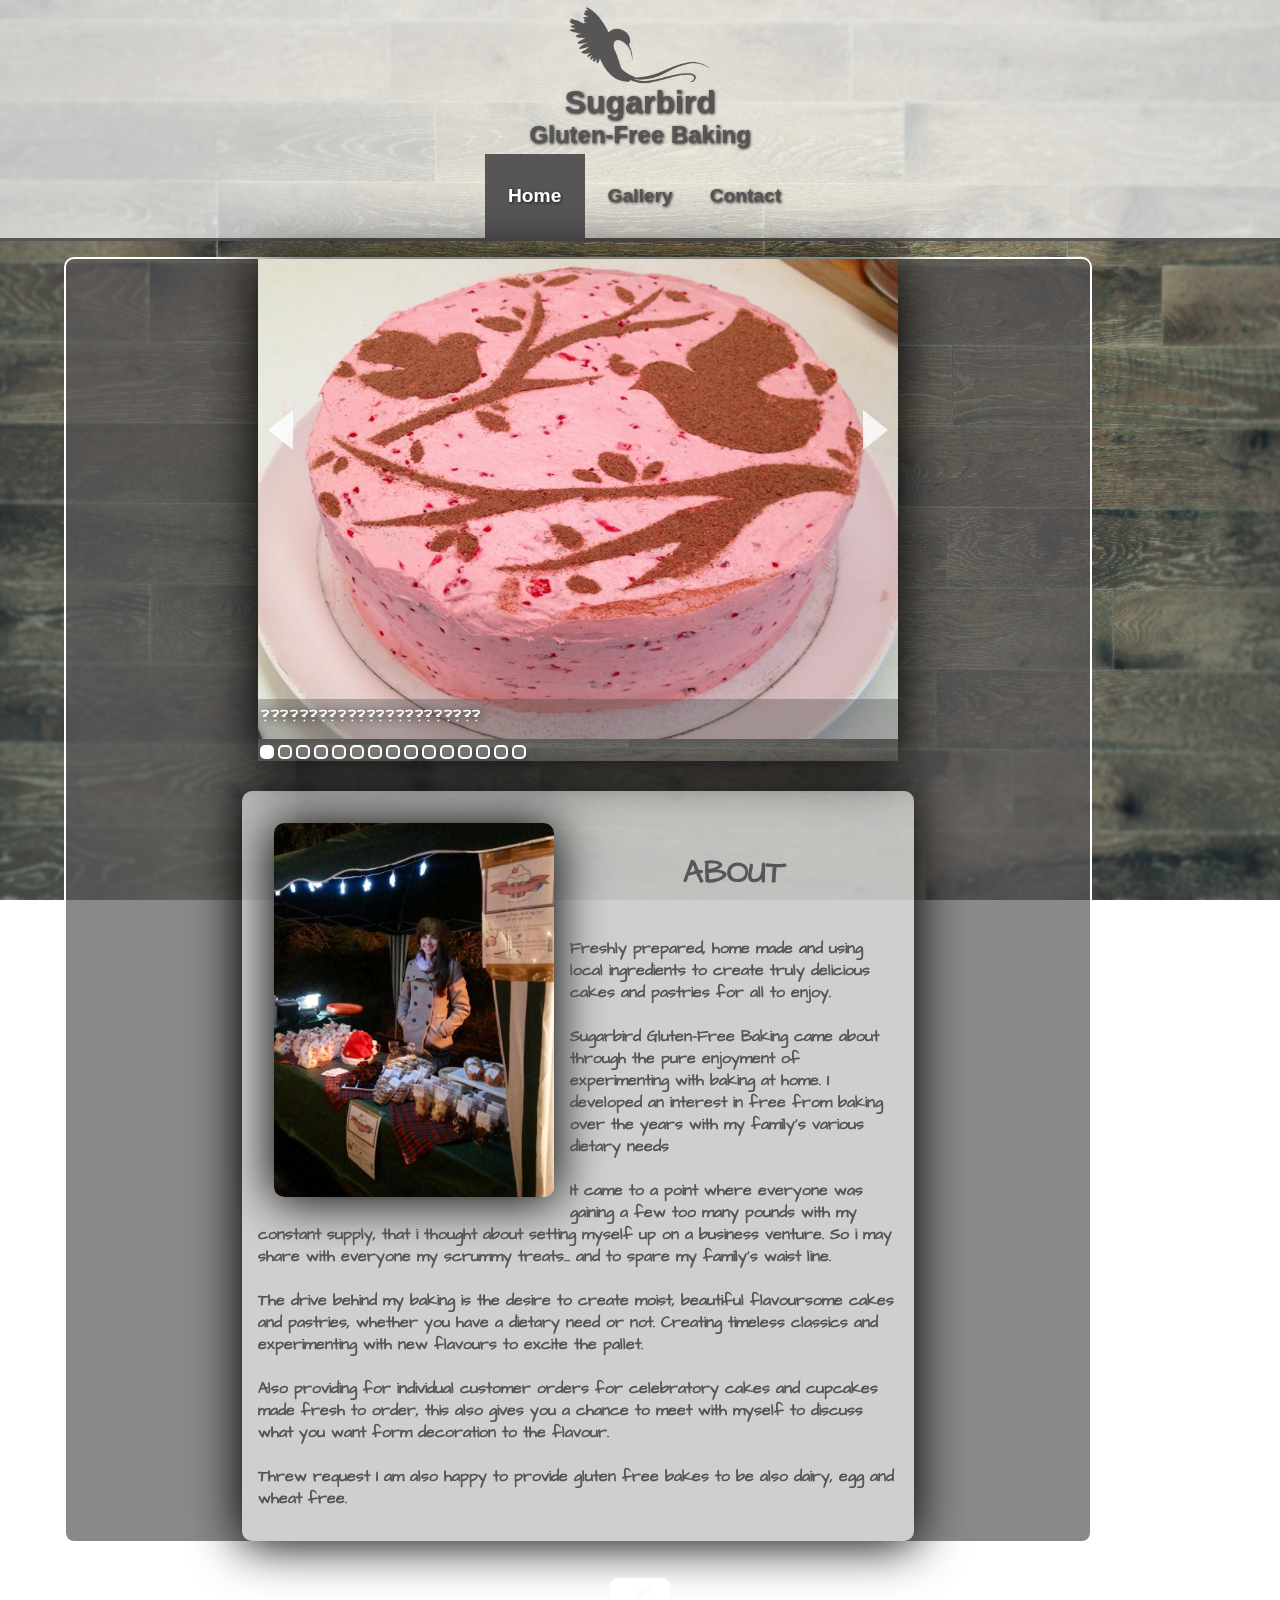
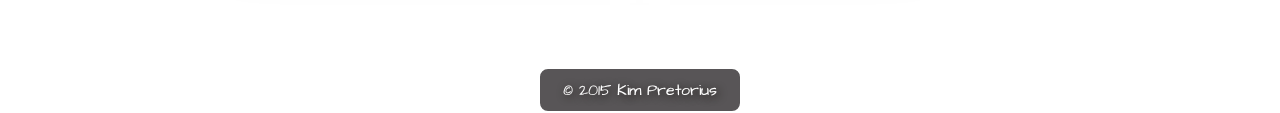
==== index.html @ f792702a "Initial Commit" ====
<!DOCTYPE html>

<html>
	<head>
		<meta charset="utf-8">
		<title>Sugarbird | Gluten-Free Baking</title>
		<link rel="stylesheet" href="css/normalize.css">
		<link href='http://fonts.googleapis.com/css?family=Architects+Daughter|Coming+Soon|Permanent+Marker' rel='stylesheet' type='text/css'>
		<link rel="stylesheet" href="css/slider.css">
		<link rel="stylesheet" href="css/main.css">
		<link rel="stylesheet" href="css/responsive.css">
		<meta name="viewport" content="width=device-width, initial-scale=1.0">
	</head>
	<body>
	<img src="img/WallpaperVintage2.jpg" id="bg" >
		
		<header>
			
			<div class="header">
				<div id="headerLogo">
					<a href="index.html"><img src="img/sugarbird_logo3T.png" alt="Sugarbird Gluten-Free Baking" /></a>
				</div>
				<h1>Sugarbird</h1>
				<h2>Gluten-Free Baking</h2>
			
				<nav class="clearfix">
					<div id="stickyHeader">
						<div id="headerLogo">
							<a href="index.html"><img id="hiddenLogo" src="img/sugarbird_logo3Twhite.png" alt="Sugarbird Gluten-Free Baking" /></a>
						</div>
						<h1>Sugarbird</h1>
						<h2>Gluten-Free Baking</h2>
					</div>
					<ul>
						<li><a href="index.html" class="selected">Home</a></li>
						<li><a href="gallery.html" class="gal">Gallery</a></li>
							<ul class="hideSubNav">
								<li><a href="gallery/Cakes.html">Cakes</a></li>
								<li><a href="gallery/CelebrationCakes.html">CelebrationCakes</a></li>
								<li><a href="gallery/Cupcakes.html">Cupcakes</a></li>
								<li><a href="gallery/PastriesBiscuits.html">PastriesBiscuits</a></li>
							</ul>
						<li><a href="contact.html">Contact</a></li>
							
							
						
					</ul>					
				</nav>
			</div>
			
		</header>
		<div class="containerDiv">
			<!--Image_Slider_Start-->
		
			<div class="cycle-slideshow" 
			data-cycle-slides=".slide" 
			data-cycle-pause-on-hover="true" 
			data-cycle-fx="scrollHorz" 
			data-cycle-timeout="3000">

			<span class="cycle-next"></span>
			<span class="cycle-prev"></span>
			<span class="cycle-pager"></span>

				<!--Image_1-->
				<div class="slide"><img src="images/sugarbird_0.jpg" alt="Description of the image">
					<div class="caption">	<!--Caption--> <h3>???????????????????????</h3></div>	
				</div>	

				<!--Image_2-->
				<div class="slide"><img src="images/sugarbird_1.jpg" alt="Description of the image">
					<div class="caption">	<!--Caption--> <h3>Mini Orange Fruit Loaf</h3></div>	
				</div>

				<!--Image_3-->
				<div class="slide"><img src="images/sugarbird_2.jpg" alt="Description of the image">
					<div class="caption">	<!--Caption--> <h3>Spiderman & Batman Celebration Cake</h3></div>	
				</div>
	
				<!--Image_4-->
				<div class="slide"><img src="images/sugarbird_3.jpg" alt="Description of the image">
					<div class="caption">	<!--Caption--> <h3>Super Food Thins</h3></div>	
				</div>

				<!--Image_5-->
				<div class="slide"><img src="images/sugarbird_4.jpg" alt="Description of the image">
					<div class="caption">	<!--Caption--> <h3>??????????????????</h3></div>	
				</div>

				<!--Image_6-->
				<div class="slide"><img src="images/sugarbird_5.jpg" alt="Description of the image">
					<div class="caption">	<!--Caption--> <h3>??????????????????</h3></div>	
				</div>

				<!--Image_7-->
				<div class="slide"><img src="images/sugarbird_6.jpg" alt="Description of the image">
					<div class="caption">	<!--Caption--> <h3>Vanilla & Raspberry Frosting</h3></div>	
				</div>

				<!--Image_8-->
				<div class="slide"><img src="images/sugarbird_7.jpg" alt="Description of the image">
					<div class="caption">	<!--Caption--> <h3>Spider Holloween Cake</h3></div>	
				</div>

				<!--Image_9-->
				<div class="slide"><img src="images/sugarbird_8.jpg" alt="Description of the image">
					<div class="caption">	<!--Caption--> <h3>Lemon & Thyme Loaf</h3></div>	
				</div>

				<!--Image_10-->
				<div class="slide"><img src="images/sugarbird_9.jpg" alt="Description of the image">
					<div class="caption">	<!--Caption--> <h3>Blackcurrent Elder Flower & Lime Drizzle</h3></div>	
				</div>
				
				<!--Image_11-->
				<div class="slide"><img src="images/sugarbird_10.jpg" alt="Description of the image">
					<div class="caption">	<!--Caption--> <h3>Star Wars Cakes</h3></div>	
				</div>
				
				<!--Image_12-->
				<div class="slide"><img src="images/sugarbird_11.jpg" alt="Description of the image">
					<div class="caption">	<!--Caption--> <h3>Rose Wedding Cake</h3></div>	
				</div>
				
				<!--Image_13-->
				<div class="slide"><img src="images/sugarbird_12.jpg" alt="Description of the image">
					<div class="caption">	<!--Caption--> <h3>?????????????????</h3></div>	
				</div>
				
				<!--Image_14-->
				<div class="slide"><img src="images/sugarbird_13.jpg" alt="Description of the image">
					<div class="caption">	<!--Caption--> <h3>?????????????????</h3></div>	
				</div>
				
				<!--Image_15-->
				<div class="slide"><img src="images/sugarbird_14.jpg" alt="Description of the image">
					<div class="caption">	<!--Caption--> <h3>?????????????????</h3></div>	
				</div>
							
			</div>			
			
			<!--Image_Slider_End!-->

			<section class="body-text">
					<div class="profileDiv">
						<img src="img/sugarbird_20.jpg" alt="Photo of Kim Pretorius" class="profile-photo">
					</div>
				<pre><h4>ABOUT</h4>Freshly prepared, home made and using local ingredients to create truly delicious cakes and pastries for all to enjoy. 

Sugarbird Gluten-Free Baking came about through the pure enjoyment of experimenting with baking at home. I developed an interest in free from baking over the years with my family's various dietary needs
			
It came to a point where everyone was gaining a few too many pounds with my constant supply, that i thought about setting myself up on a business venture. So i may share with everyone my scrummy treats... and to spare my family's waist line. 
			
The drive behind my baking is the desire to create moist, beautiful flavoursome cakes and pastries, whether you have a dietary need or not. Creating timeless classics and experimenting with new flavours to excite the pallet. 
			
Also providing for individual customer orders for celebratory cakes and cupcakes made fresh to order, this also gives you a chance to meet with myself to discuss what you want form decoration to the flavour. 
		
Threw request I am also happy to provide gluten free bakes to be also dairy, egg and wheat free.</pre>
			</section>
	
			
		</div>		
		<footer>
			<a href="http://www.facebook.com/SugarbirdBaking"><img src="img/facebook-wrap.png" alt="Facebook Logo" class="social-icon"></a>
			<p>&copy; 2015 Kim Pretorius</p>
		</footer>
		
		<script src="http://code.jquery.com/jquery-1.11.3.min.js" type="text/javascript" charset="utf-8"></script>
		<script src="light-gallery/js/lightGallery.js"></script>
		<script src="js/jquery.sticky.js" type="text/javascript"></script>
		<script src="js/jquery.cycle2.min.js" type="text/javascript"></script>	
		<script src="js/scripts.js" type="text/javascript" charset="utf-8"></script>		
	</body>
</html>
---- css/slider.css ----
.cycle-slideshow {
	width: 100%;
	max-width: 640px;
	display: block;
	position: relative;
	margin: 0 auto 30px;
	overflow: hidden;
}

.slide {
	width: 100%;
	display: block;
	position: relative;
}

.caption {
	width: 100%;
	display: block;
	position: absolute;
	bottom: 0;
	padding: 0 .2em 1em;
	z-index: 9999;
	box-sizing: border-box;
	background: rgba(88, 85, 87, 0.4);
}

.caption h3 {
	text-transform: uppercase;
	color: #fff;
	font-size: 1em;
	letter-spacing:	.1em;
	margin: 0.4em 1em 0 0;
	text-shadow: 2px 2px 8px #191511;
}

.caption p {
	color: #fff;
	font-size: .9em;
	text-shadow: 2px 2px 8px #191511;
}


.cycle-next {
	width: 0;
	height: 0;
	display: block;
	position: absolute;
	right: 10px;
	top: 30%; 
	border-left: 25px solid rgba(255, 255, 255, .8);
	border-top: 20px solid transparent;
	border-bottom: 20px solid transparent;
	z-index: 99999;
	cursor: pointer;
}

.cycle-prev {
	width: 0;
	height: 0;
	display: block;
	position: absolute;
	left: 10px;
	top: 30%; 
	border-right: 25px solid rgba(255, 255, 255, .8);
	border-top: 20px solid transparent;
	border-bottom: 20px solid transparent;
	z-index: 99999;
	cursor: pointer;
}

.cycle-pager {
	text-indent: -9999999px;
	width: 50%;
	text-align: center;
	position: relative;
	bottom: 0;
	z-index: 99999;
	color: #fff;
	margin: 0;
	cursor: pointer;
}

.cycle-pager span {
	width: 10px;
	height: 10px;
	float: left;
	background: rgba(255, 255, 255, .2);
	margin: 2px;
	border-radius: 5px;
	border: 2px solid #fff;
}

.cycle-pager .cycle-pager-active {
	background: #fff;
}
---- css/main.css ----
/*_________General__________*/

#bg {
	z-index: -1;
	position: fixed;
	top: 0;
	left: 0;
	min-width: 960px;
	min-height: 100%;
}

.body-text {
	text-shadow: 1px 1px 3px #000;
}

p {
	text-shadow: 2px 2px 8px #191511;
}
a {
	text-decoration: none;
}


img {
	max-width: 100%;
}



/*_________Logo__________*/

h1 {
	font-size: 2em;
	background-color: rgba(255, 255, 255, 0.7);
	text-align: center;
	color: #585557;
	margin: 0;
	text-shadow: 1px 1px 3px #191511;
}

h2 {
	font-size: 1.5em;
	background-color: rgba(255, 255, 255, 0.7);
	text-align: center;
	color: #585557;
	padding-bottom: 0.2em;
	margin: 0;
	text-shadow: 1px 1px 3px #191511;
}

h3{
	font-size: 2em;
}

h4 {
	text-align: center;
	font-size: 2em;
}

#hiddenLogo{
	background: none;
}

#headerLogo{
	width: 100%;
	background-color: rgba(255, 255, 255, 0.7);
}

.header {
	margin-bottom: 1em;
	border-bottom: 3px solid #585557;
}

.header img {
	display: block;
	max-width: 150px;
	margin: 0 auto;
}

/*_________Slider__________*/

.cycle-slideshow{
    box-shadow: 0px 2px 50px 2px #000;
}


/*_________Gallery__________*/



#wrapper-gal {
	margin: 50px 0 0;
}

.imageGallery{
	text-align: center;
	margin: 0 auto;
	padding: 0;
	list-style: none;
	overflow: hidden;
}

.imageGallery img{
	width: 100%;
	height: 62%;
    -webkit-box-shadow: 0 8px 6px -6px #999;
    -moz-box-shadow: 0 8px 6px -6px #999;
    box-shadow: 0 8px 6px -6px #999;
	border-radius: 5px 5px 0 0 ;
	cursor: pointer;
}

.imageGallery li{
	background-color: #fff;
	float: left;
	height: 190px;
	width: 45%;
	margin: 2.5%;
	border-radius: 5px;
    box-shadow: 0px 2px 50px 2px #000;
}

.imageGallery li p{
	margin: 0;
	padding: 0;
	font-weight: 400;
	color: #585557;
	text-shadow: 1px 1px 10px #999;
}




/*_________Container__________*/

.containerDiv {
	border: 2px solid #fff;
	margin: 0 5% 10px;
	height: 100%;
	background-color: rgba(88, 85, 87, 0.7);
	max-width: 1024px;
	border-radius: 10px;
}



.body-text {
	color: #585557;
	font-weight: 600;
	margin: 0 auto;	
	max-width: 640px;
	padding: 1em;
	background-color: rgba(255, 255, 255, 0.6);
	border-radius: 10px;
	text-shadow:none;
    box-shadow: 0px 2px 50px 2px #000;
}




/*_________Nav__________*/







.hideSubNav {
	display: none;
}



























#stickyHeader{
	display: none;
}

nav {
	z-index: 999;
	font-size: 1.2em;
	text-align: center;
}

nav ul {
	list-style: none;
	margin: 0;
	padding: 0;
}

nav ul li {
	display: inline-block;
	margin: 0;
}

nav ul li a {
	z-index: 999999999;
	display: block;
	color: #585557;
	font-weight: 800;
	padding: 10px 10px;
	width: 80px;
	text-shadow: 1px 1px 3px #191511;
}




.subNav {
	z-index: 999999999;
	position: relative;
	float: right;
	display: inline-block;
	border-top: 3px solid #fff;
	border-bottom: 3px solid #fff;
	width: 100%;
}



.subNav li{
	width: 100%;
}

.subNav li a {	
	color: #fff;
	background: #585557;
	width: 100%;
	margin: 0;
	padding: 5px 0;
}












/*_________Nav is Sticky__________*/
.clearfix{
	background-color: rgba(255, 255, 255, 0.7);
	transition: 0.75s;
}

.is-sticky .clearfix {
	background-color: #585557;
	border-bottom: 3px solid #fff;
}

.is-sticky .clearfix ul li a {
	color: #fff;
	background-color: #585557;
}


/*_________Nav on hover & selected__________*/

nav ul li a.selected,
nav ul li a:hover,
.wrapper a:hover {
	transition: 1s;
	background-color: #585557;
	color: #fff;
}



.is-sticky .clearfix ul li a.selected,
.is-sticky .clearfix ul li a:hover,
.wrapper a:hover {
	background-color: rgb(255, 255, 255);
	color: #585557;
}



/************************************
Page: Contact
************************************/
.contact-info {
	list-style: none;
	padding: 0;
	margin: 0;
	font-size: 0.9em;
}

.contact-info a {
	display: block;
	min-height: 20px;
	background-repeat: no-repeat;
	background-size: 20px 20px;
	padding: 0 0 0 30px;
	margin: 0 0 10px;
}

.contact-info li.phone a {
	background-image: url('../img/phone.png');
	background-color: #fff;
	font-weight: 800;
	color: #585557;
	text-shadow: 2px 2px 8px #191511;
    box-shadow: 0px 2px 50px 2px #000;
}

.contact-info li.mail a {
	background-image: url('../img/mail.png');
	background-color: #fff;
	color: #585557;
	text-shadow: 2px 2px 8px #191511;
    box-shadow: 0px 2px 50px 2px #000;
}

#container {
	color: #fff;
	margin: 0 auto;
	padding: 1em;
}

#FBlink {
	text-align: center;
	padding: 1em;
	background-color: #fff;
	border-radius: 5px;
	text-shadow: 2px 2px 8px #191511;
    box-shadow: 0px 2px 50px 2px #000;
}

#FBlink a {
	color: #585557;
}






/*_________Footer__________*/

footer {
	text-align: center;
	clear: both;
	padding-top: 25px;
}

footer p {
	border: 2px solid #fff;
	background-color: rgb(88, 85, 87);
	color: #fff;
	max-width: 180px;
	margin: 25px auto 0;
	padding: 10px;
	border-radius: 10px;
}

.contact-info {
	list-style: none;
	padding: 0;
	margin: 0;
	font-size: 0.9em;
}

.contact-info a {
	line-height: 40px;
	border-radius: 5px;
	display: block;
	min-height: 40px;
	background-repeat: no-repeat;
	background-size: 40px 40px;
	padding: 0 0 0 40px;
	margin: 0 0 20px;
}

.contact-info li.phone a {
	background-image: url('../img/phone.png');
}

.contact-info li.mail a {
	background-image: url('../img/mail.png');
}

.profileDiv {
	margin: 0 auto;
	padding: 0.5em;
}

.profile-photo {
	max-width: 100%;
	text-align: center;
	margin: 0 auto;
	border-radius: 10px;
    box-shadow: 0px 2px 50px 2px #000;

}

/*_____________FONTS_____________*/

pre, p{
	font-family: 'Architects Daughter', sans-serif !important;
}

h1, h3{
	font-family: 'Permanent Marker', sans-serif !important;
}

.caption h3 {
	font-family: 'Architects Daughter', sans-serif !important;
}
---- css/responsive.css ----
/*----------Responsive------------*/
 @media screen and (min-width: 480px) {
		
	.imageGallery li img {
		height: 65%;
	}
 }

@media screen and (min-width: 600px) {
	
	.imageGallery li{
		height: 220px;
	}
	
	
	.profileDiv{
		padding: 1em;
		clear: both;
		float: left;
	}
	
	.profile-photo {
		max-width: 280px;
	}
	
 }

 @media screen and (min-width: 768px) {
	
	#primary  {
		padding: 0 2em;
		width: 40%;
		float: left;
	}
	
	#secondary {
		padding: 0 2em;
		width: 40%;
		float: right;
	}
	
	#container {
		height: 250px;
	}
	
	/*______Gallery Layout_____*/
	.imageGallery li{
		width: 28.333333%;
	}
	
	.imageGallery li p{
		font-weight: 600;
	}
	
 }


@media screen and (min-width: 1024px) {
	
	.is-sticky #stickyHeader {
		display: inline-block;
		float: left;
	}
	
	#hiddenLogo{
		background-color: #585557;
	}
	
	.is-sticky .clearfix #stickyHeader h1 {
		position: fixed;
		left: 80px;
		top: 10px;
		color: #fff;
		background: none;
	}
	
	.is-sticky .clearfix #stickyHeader h2 {
		position: fixed;
		left: 280px;
		top: 28px;
		color: #fff;
		background: none;
	}
	
	
	
	

	/*______Nav Bar_____*/
	.clearfix {
		display: inline-block;
		width: 100%;
	}
		
	.clearfix ul li a {
		padding: 31px 10px;
	}
	
	
	
	
	/*______Nav Bar is Sticky_____*/	
	.is-sticky .clearfix ul {
		float: right;
		top: 0;
	}
	
	.is-sticky .clearfix ul li a{
		color: #fff;
		background-color: #585557;
		max-height: 89px;
	}
	
	



	/*______Gallery Layout_____*/
	.imageGallery li{
		width: 20%;
	}
	
	.profileDiv {
	margin: 0 auto;
	padding: 1em;
	float: left;
	clear: both;
	}

}






@media screen and (min-width: 1300px) {

	.containerDiv {
		margin: 0 auto 50px;
	}  
	
	
	
	
}
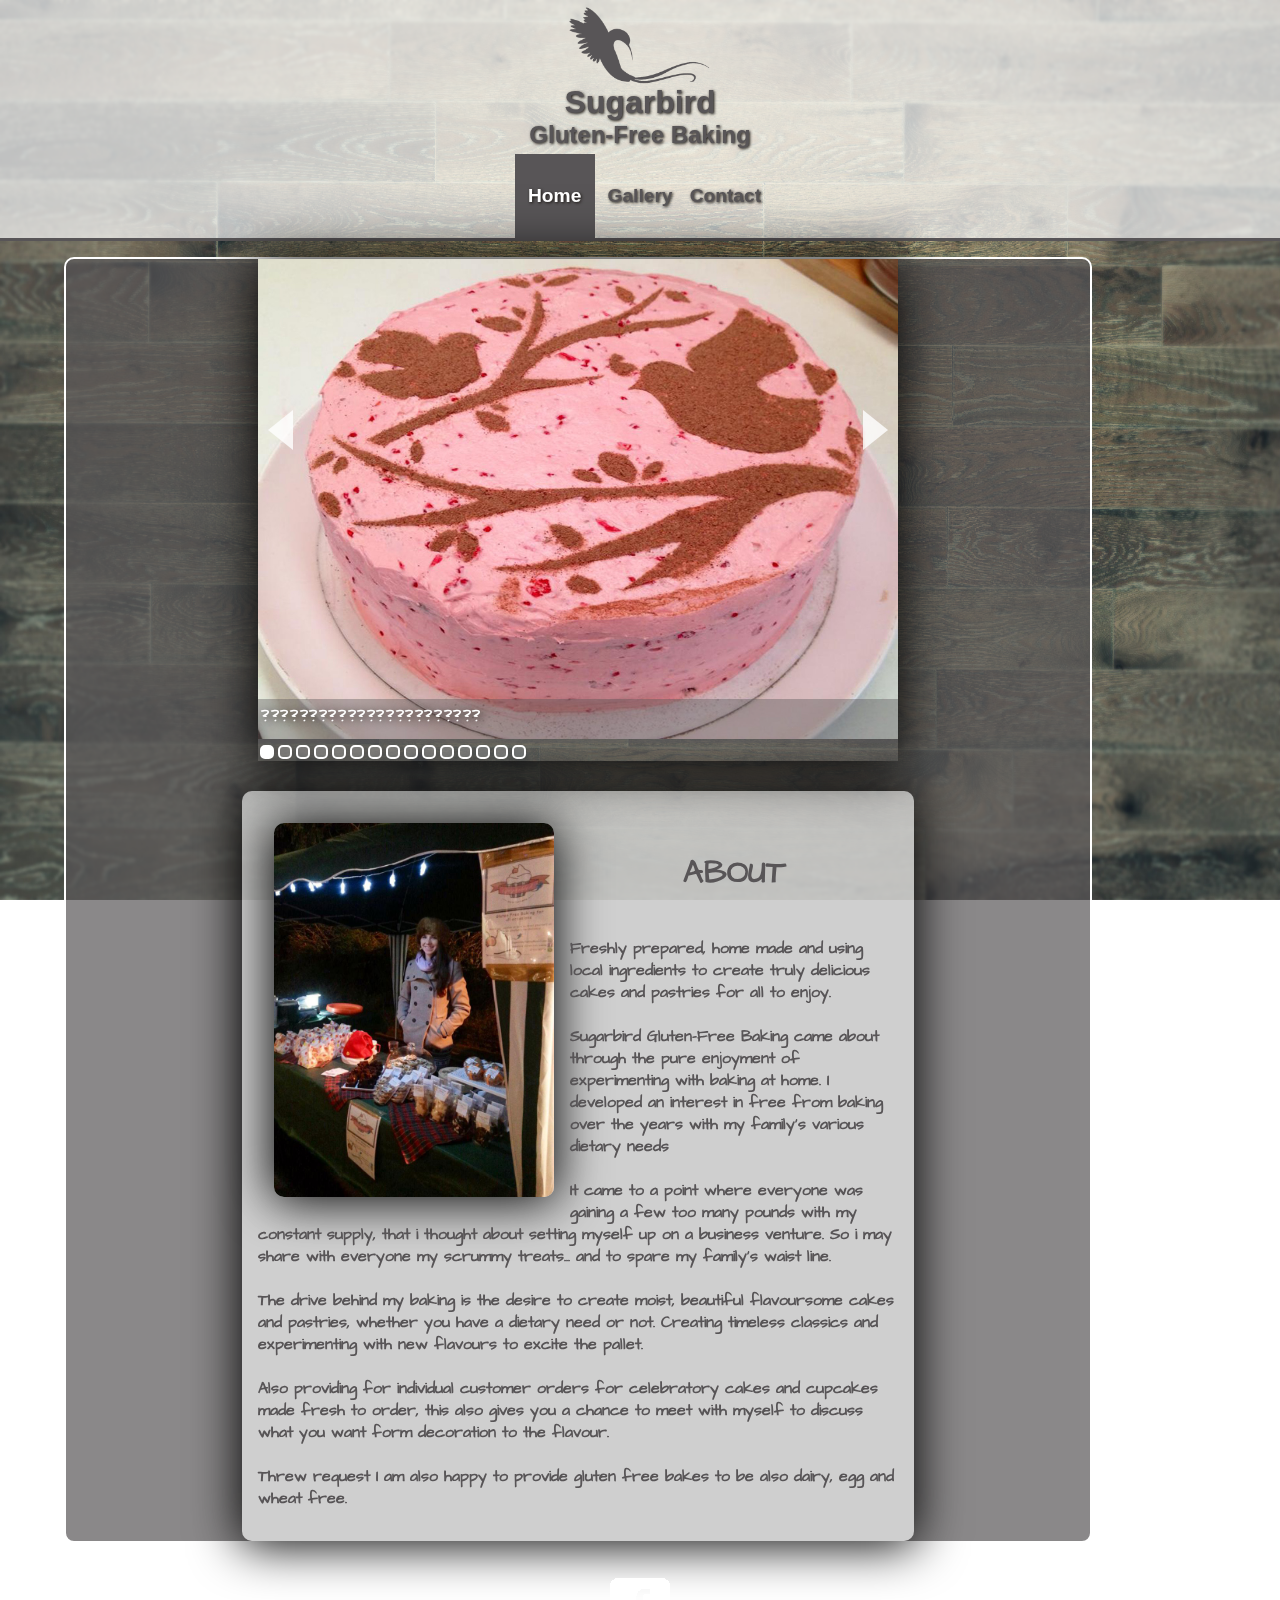
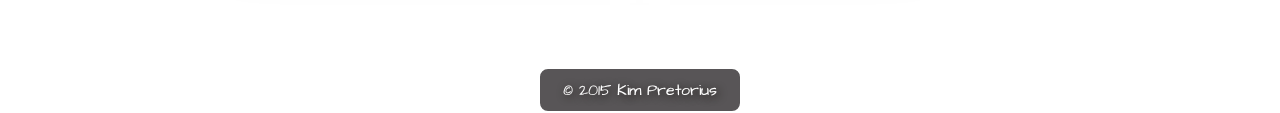
==== commit 60ae91d0: "Nav Bar Completed" ====
--- a/index.html
+++ b/index.html
@@ -34,17 +34,18 @@
 					<ul>
 						<li><a href="index.html" class="selected">Home</a></li>
 						<li><a href="gallery.html" class="gal">Gallery</a></li>
-							<ul class="hideSubNav">
-								<li><a href="gallery/Cakes.html">Cakes</a></li>
-								<li><a href="gallery/CelebrationCakes.html">CelebrationCakes</a></li>
-								<li><a href="gallery/Cupcakes.html">Cupcakes</a></li>
-								<li><a href="gallery/PastriesBiscuits.html">PastriesBiscuits</a></li>
-							</ul>
 						<li><a href="contact.html">Contact</a></li>
 							
-							
-						
-					</ul>					
+					</ul>		
+					<div class="hideSubNav">
+						<ul>
+							<li><a href="gallery/Cakes.html">Cakes</a></li>
+							<li><a href="gallery/CelebrationCakes.html">CelebrationCakes</a></li>
+							<li><a href="gallery/Cupcakes.html">Cupcakes</a></li>
+							<li><a href="gallery/PastriesBiscuits.html">PastriesBiscuits</a></li>
+						</ul>
+					</div>	
+										
 				</nav>
 			</div>
 			
--- a/css/slider.css
+++ b/css/slider.css
@@ -19,7 +19,7 @@
 	position: absolute;
 	bottom: 0;
 	padding: 0 .2em 1em;
-	z-index: 9999;
+	z-index: 99;
 	box-sizing: border-box;
 	background: rgba(88, 85, 87, 0.4);
 }
@@ -50,7 +50,7 @@
 	border-left: 25px solid rgba(255, 255, 255, .8);
 	border-top: 20px solid transparent;
 	border-bottom: 20px solid transparent;
-	z-index: 99999;
+	z-index: 999;
 	cursor: pointer;
 }
 
@@ -64,7 +64,7 @@
 	border-right: 25px solid rgba(255, 255, 255, .8);
 	border-top: 20px solid transparent;
 	border-bottom: 20px solid transparent;
-	z-index: 99999;
+	z-index: 999;
 	cursor: pointer;
 }
 
@@ -74,7 +74,7 @@
 	text-align: center;
 	position: relative;
 	bottom: 0;
-	z-index: 99999;
+	z-index: 9999;
 	color: #fff;
 	margin: 0;
 	cursor: pointer;
--- a/css/main.css
+++ b/css/main.css
@@ -161,48 +161,16 @@
 
 /*_________Nav__________*/
 
-
-
-
-
-
-
 .hideSubNav {
 	display: none;
 }
 
-
-
-
-
-
-
-
-
-
-
-
-
-
-
-
-
-
-
-
-
-
-
-
-
-
-
 #stickyHeader{
 	display: none;
 }
 
 nav {
-	z-index: 999;
+	z-index: 999999;
 	font-size: 1.2em;
 	text-align: center;
 }
@@ -219,7 +187,6 @@
 }
 
 nav ul li a {
-	z-index: 999999999;
 	display: block;
 	color: #585557;
 	font-weight: 800;
@@ -232,27 +199,30 @@
 
 
 .subNav {
-	z-index: 999999999;
+	z-index: 999999;
 	position: relative;
 	float: right;
-	display: inline-block;
+	display: block;
 	border-top: 3px solid #fff;
 	border-bottom: 3px solid #fff;
 	width: 100%;
 }
 
-
-
-.subNav li{
+.subNav ul {
+	background-color: #585557;
+}
+
+.subNav ul li{
 	width: 100%;
 }
 
-.subNav li a {	
+.subNav ul li a {	
+	text-align: center;
 	color: #fff;
 	background: #585557;
 	width: 100%;
 	margin: 0;
-	padding: 5px 0;
+	padding: 10px;
 }
 
 
@@ -291,6 +261,14 @@
 	transition: 1s;
 	background-color: #585557;
 	color: #fff;
+}
+
+.subNav ul li a.selected,
+.subNav ul li a:hover
+{
+	transition: 1s;
+	background-color: #fff;
+	color: #585557;
 }
 
 
--- a/css/responsive.css
+++ b/css/responsive.css
@@ -45,6 +45,8 @@
 		height: 250px;
 	}
 	
+	
+	
 	/*______Gallery Layout_____*/
 	.imageGallery li{
 		width: 28.333333%;
@@ -53,11 +55,6 @@
 	.imageGallery li p{
 		font-weight: 600;
 	}
-	
- }
-
-
-@media screen and (min-width: 1024px) {
 	
 	.is-sticky #stickyHeader {
 		display: inline-block;
@@ -77,6 +74,7 @@
 	}
 	
 	.is-sticky .clearfix #stickyHeader h2 {
+		display: none;
 		position: fixed;
 		left: 280px;
 		top: 28px;
@@ -85,7 +83,7 @@
 	}
 	
 	
-	
+
 	
 
 	/*______Nav Bar_____*/
@@ -95,16 +93,17 @@
 	}
 		
 	.clearfix ul li a {
-		padding: 31px 10px;
+		padding: 31px 0;
 	}
 	
-	
+	.subNav ul li a {
+		padding: 10px 0;
+	}
 	
 	
 	/*______Nav Bar is Sticky_____*/	
 	.is-sticky .clearfix ul {
 		float: right;
-		top: 0;
 	}
 	
 	.is-sticky .clearfix ul li a{
@@ -112,9 +111,25 @@
 		background-color: #585557;
 		max-height: 89px;
 	}
+
+	.is-sticky .subNav ul{
+		float: none;
+	}
+
+
 	
+ }
+
+
+@media screen and (min-width: 1024px) {
 	
-
+	.subNav ul li{
+		width: 24%;
+	}
+	
+	.is-sticky .clearfix #stickyHeader h2 {
+		display: block;
+	}
 
 
 	/*______Gallery Layout_____*/
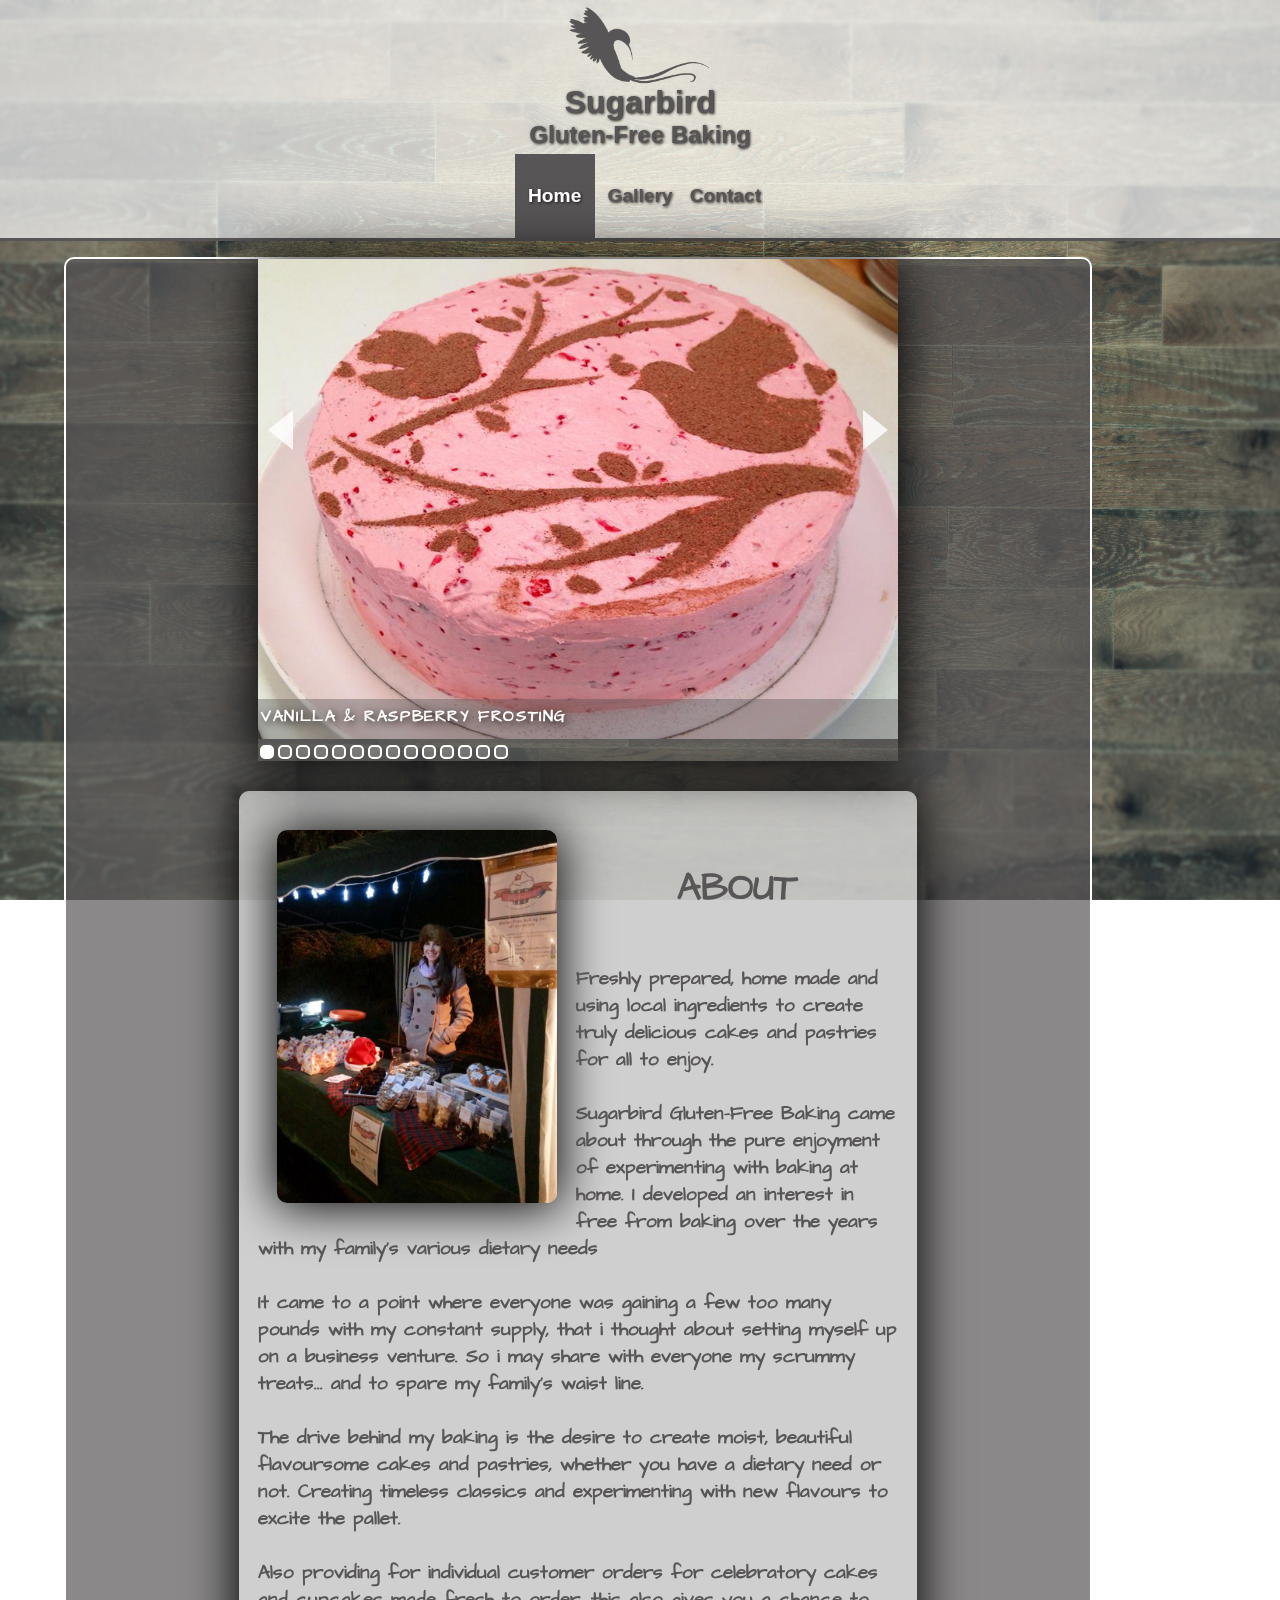
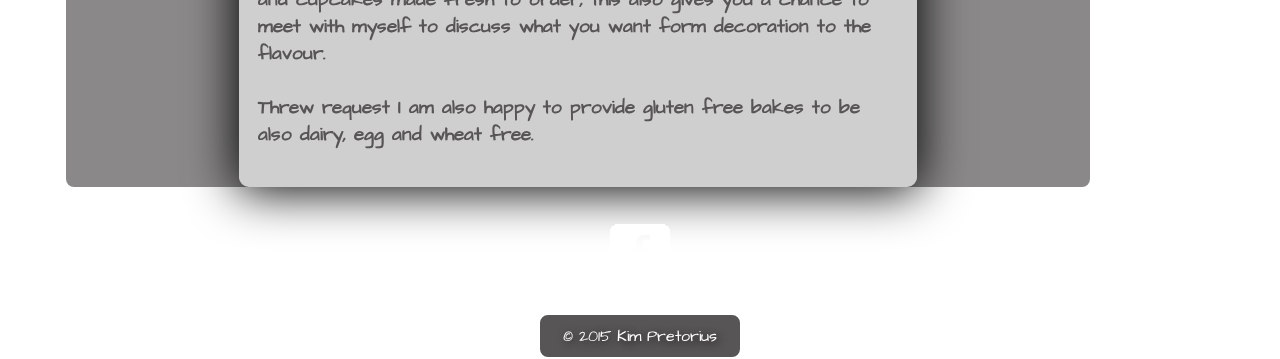
==== commit e5873d4f: "Pre Optimization" ====
--- a/index.html
+++ b/index.html
@@ -65,7 +65,7 @@
 
 				<!--Image_1-->
 				<div class="slide"><img src="images/sugarbird_0.jpg" alt="Description of the image">
-					<div class="caption">	<!--Caption--> <h3>???????????????????????</h3></div>	
+					<div class="caption">	<!--Caption--> <h3>Vanilla & Raspberry Frosting</h3></div>	
 				</div>	
 
 				<!--Image_2-->
@@ -85,17 +85,17 @@
 
 				<!--Image_5-->
 				<div class="slide"><img src="images/sugarbird_4.jpg" alt="Description of the image">
-					<div class="caption">	<!--Caption--> <h3>??????????????????</h3></div>	
+					<div class="caption">	<!--Caption--> <h3>Strawberry Swirl</h3></div>	
 				</div>
 
 				<!--Image_6-->
 				<div class="slide"><img src="images/sugarbird_5.jpg" alt="Description of the image">
-					<div class="caption">	<!--Caption--> <h3>??????????????????</h3></div>	
+					<div class="caption">	<!--Caption--> <h3>Shorbread Christmas Birdhouse</h3></div>	
 				</div>
 
 				<!--Image_7-->
 				<div class="slide"><img src="images/sugarbird_6.jpg" alt="Description of the image">
-					<div class="caption">	<!--Caption--> <h3>Vanilla & Raspberry Frosting</h3></div>	
+					<div class="caption">	<!--Caption--> <h3>Vanilla Topped With Raspberries</h3></div>	
 				</div>
 
 				<!--Image_8-->
@@ -125,18 +125,15 @@
 				
 				<!--Image_13-->
 				<div class="slide"><img src="images/sugarbird_12.jpg" alt="Description of the image">
-					<div class="caption">	<!--Caption--> <h3>?????????????????</h3></div>	
+					<div class="caption">	<!--Caption--> <h3>Lemon Meringue</h3></div>	
 				</div>
 				
 				<!--Image_14-->
 				<div class="slide"><img src="images/sugarbird_13.jpg" alt="Description of the image">
-					<div class="caption">	<!--Caption--> <h3>?????????????????</h3></div>	
+					<div class="caption">	<!--Caption--> <h3>Lime Cheesecake</h3></div>	
 				</div>
 				
-				<!--Image_15-->
-				<div class="slide"><img src="images/sugarbird_14.jpg" alt="Description of the image">
-					<div class="caption">	<!--Caption--> <h3>?????????????????</h3></div>	
-				</div>
+				
 							
 			</div>			
 			
--- a/css/main.css
+++ b/css/main.css
@@ -146,6 +146,7 @@
 
 .body-text {
 	color: #585557;
+	font-size: 1.2em;
 	font-weight: 600;
 	margin: 0 auto;	
 	max-width: 640px;
@@ -318,10 +319,33 @@
     box-shadow: 0px 2px 50px 2px #000;
 }
 
+#container pre {
+	font-size: 1.2em;
+	text-shadow: 2px 2px 8px #191511;
+}
+
+#container p {
+	font-size: 1.2em;
+}
+
+#testimonial{
+	padding: 0;
+	margin: 0;
+	font-size: 2em !important;
+	font-weight: bold;
+	color: #fff;
+	text-align: center;
+	text-shadow: 2px 2px 8px #191511;
+}
+
 #container {
 	color: #fff;
 	margin: 0 auto;
 	padding: 1em;
+}
+
+#container h3 {
+	text-shadow: 2px 2px 8px #191511;
 }
 
 #FBlink {
--- a/css/responsive.css
+++ b/css/responsive.css
@@ -28,24 +28,6 @@
  }
 
  @media screen and (min-width: 768px) {
-	
-	#primary  {
-		padding: 0 2em;
-		width: 40%;
-		float: left;
-	}
-	
-	#secondary {
-		padding: 0 2em;
-		width: 40%;
-		float: right;
-	}
-	
-	#container {
-		height: 250px;
-	}
-	
-	
 	
 	/*______Gallery Layout_____*/
 	.imageGallery li{
@@ -83,9 +65,7 @@
 	}
 	
 	
-
 	
-
 	/*______Nav Bar_____*/
 	.clearfix {
 		display: inline-block;
@@ -123,6 +103,22 @@
 
 @media screen and (min-width: 1024px) {
 	
+	#primary  {
+		padding: 0 2em;
+		width: 40%;
+		float: left;
+	}
+	
+	#secondary {
+		padding: 0 2em;
+		width: 40%;
+		float: right;
+	}
+	
+	#container {
+		height: 590px;
+	}
+	
 	.subNav ul li{
 		width: 24%;
 	}
@@ -156,8 +152,4 @@
 	.containerDiv {
 		margin: 0 auto 50px;
 	}  
-	
-	
-	
-	
 }
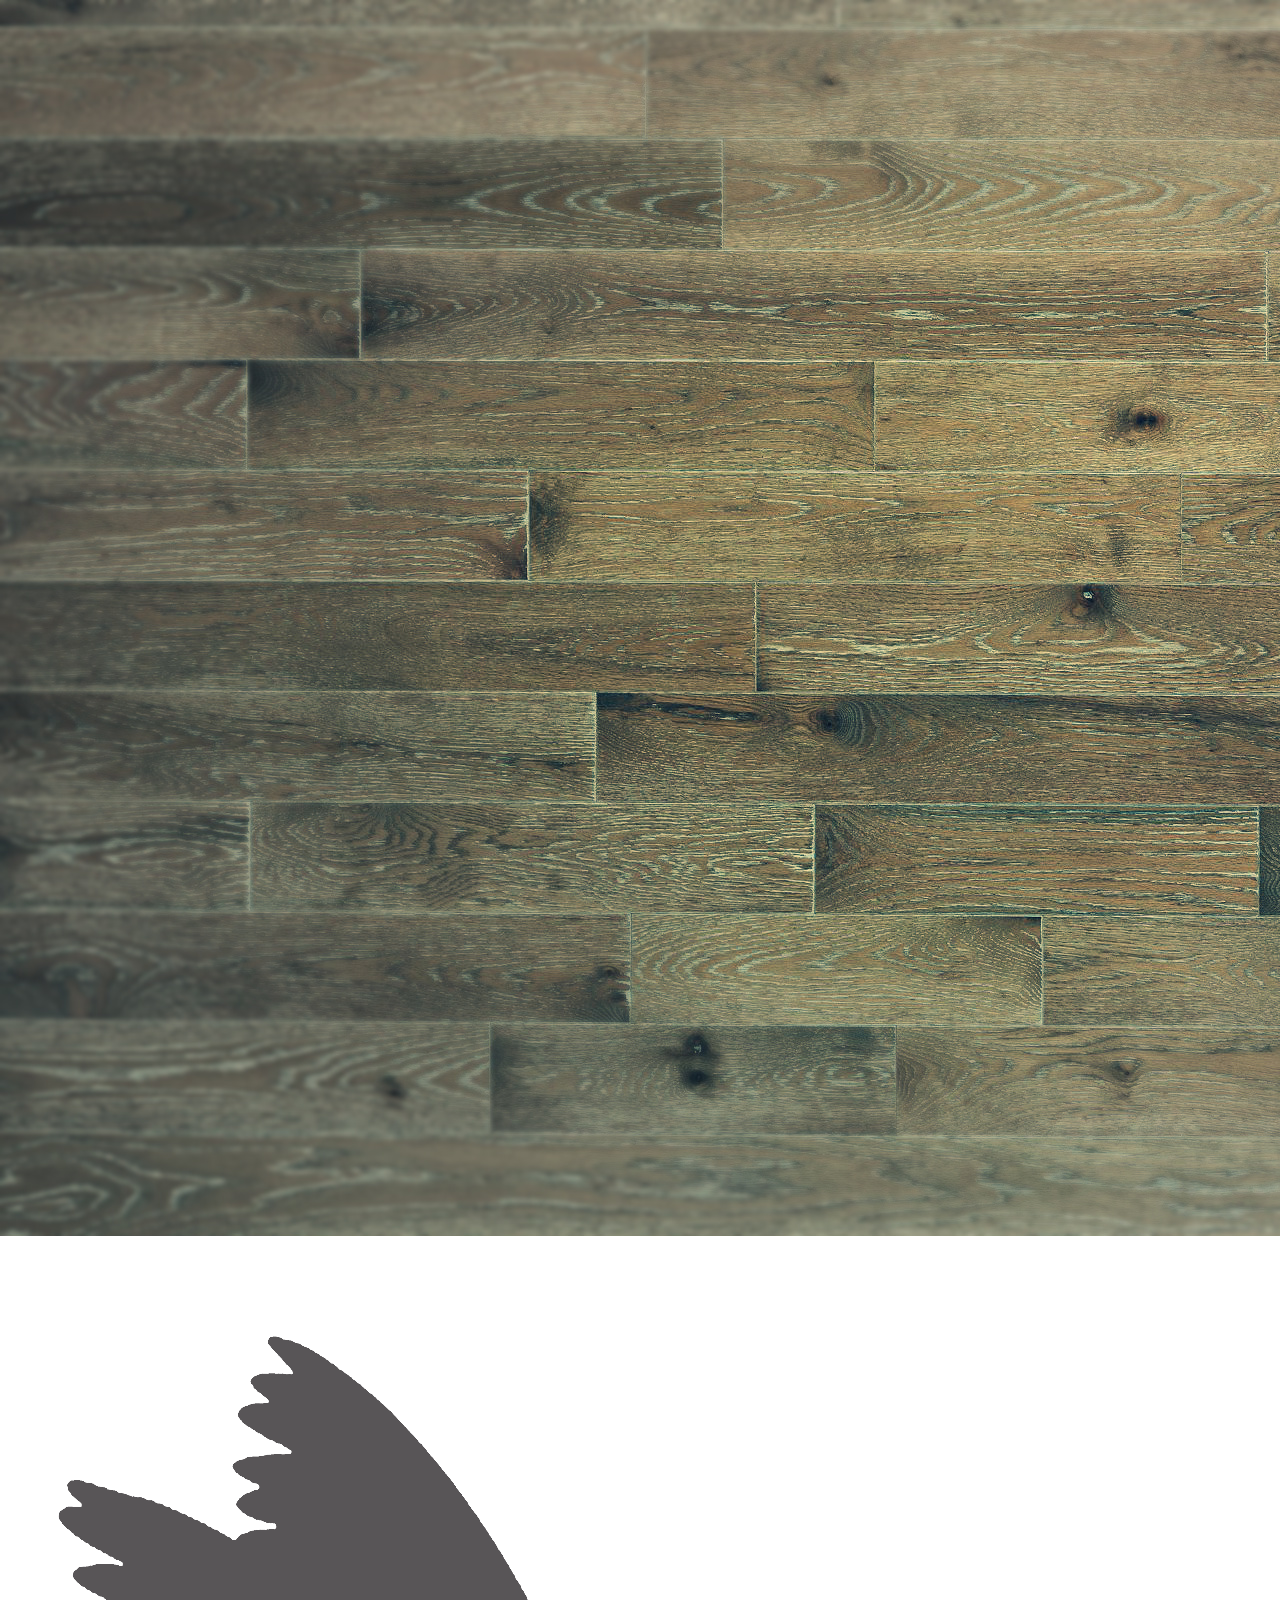
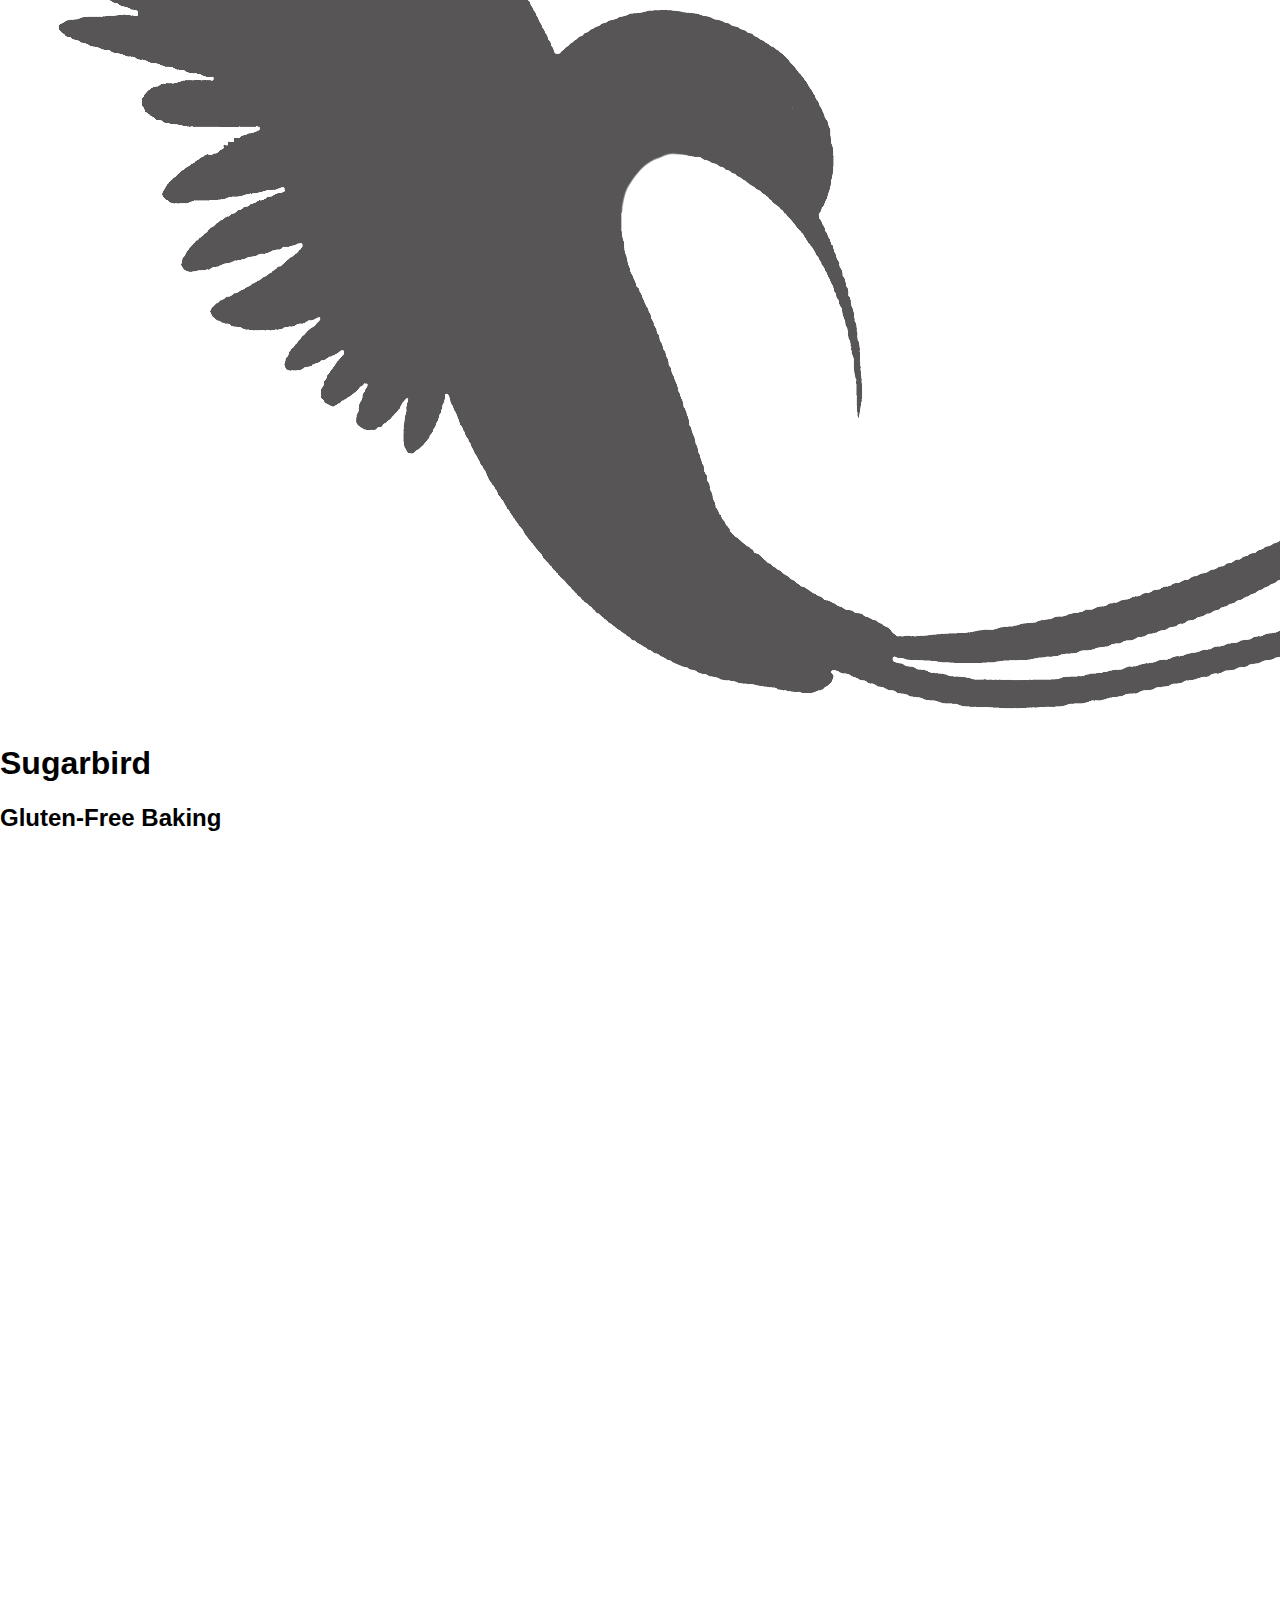
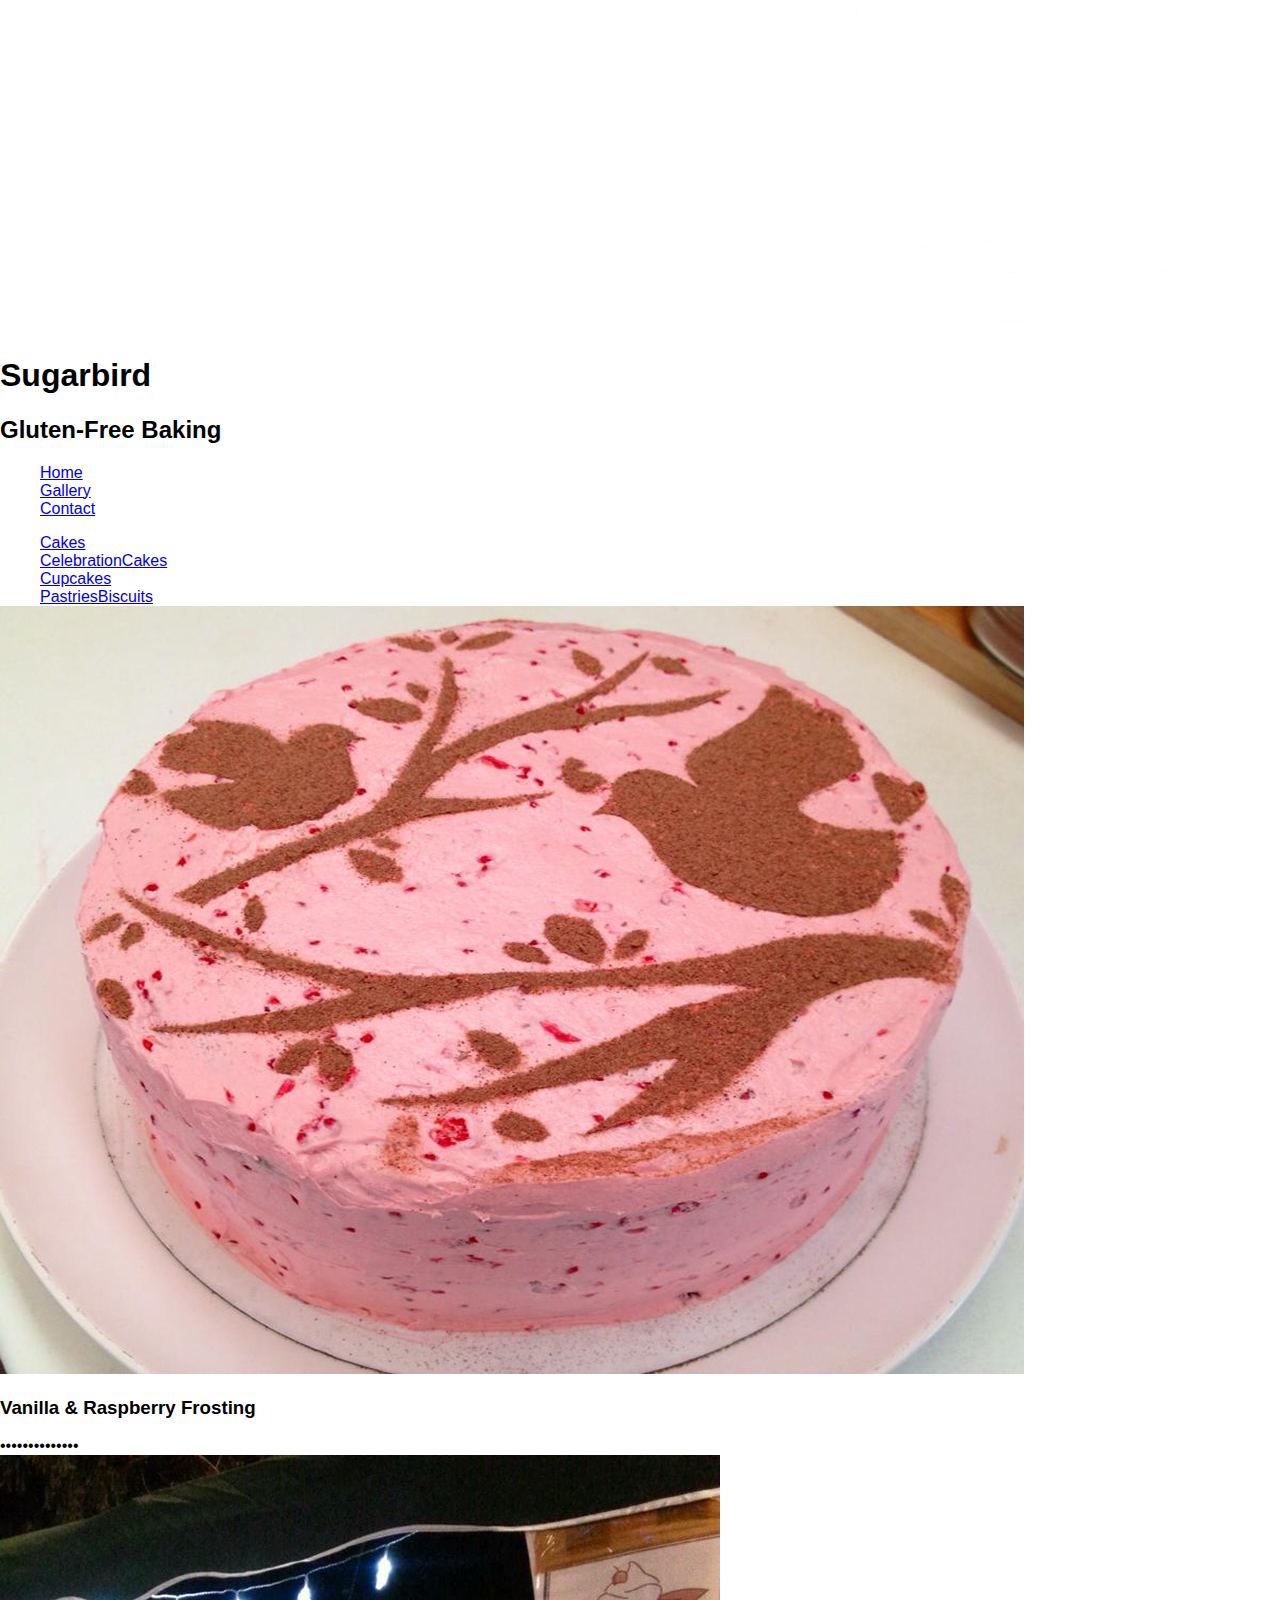
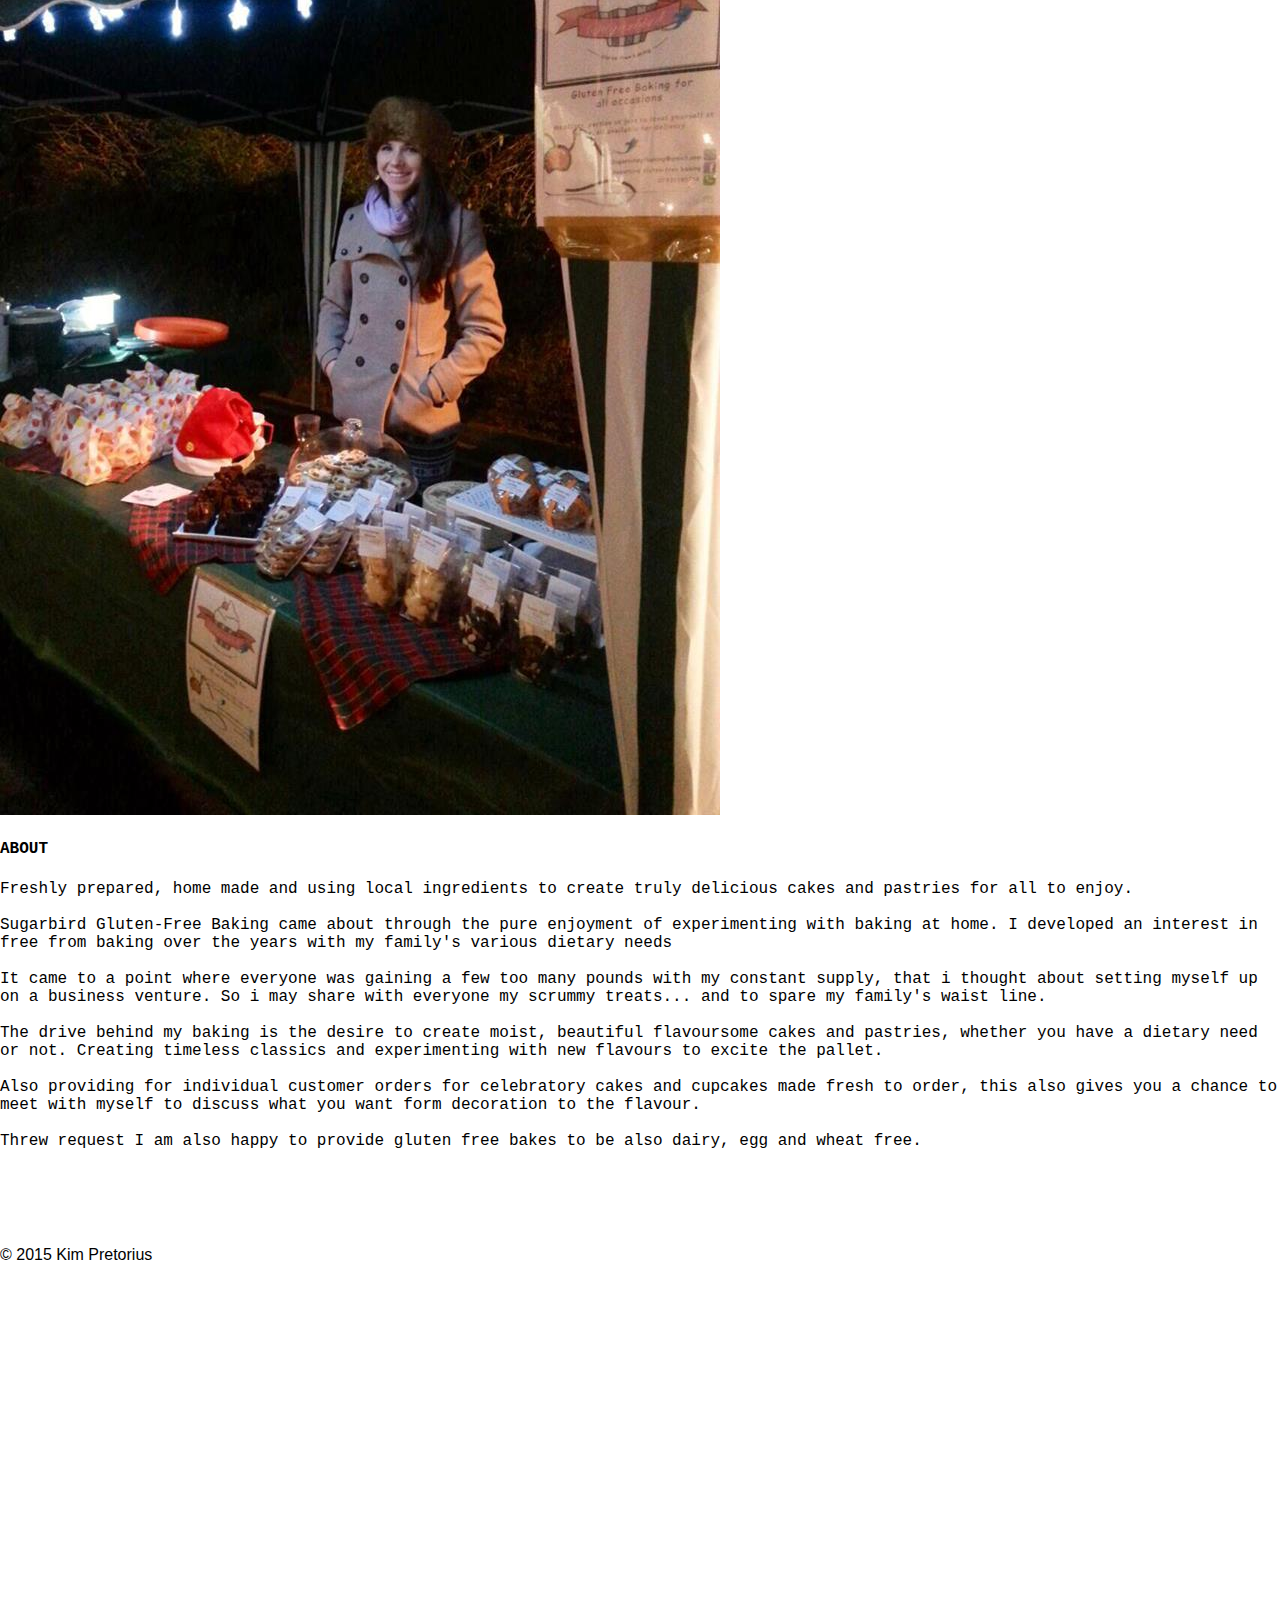
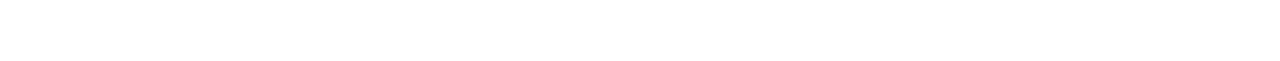
==== commit 1cee15e7: "Css Sorted" ====
--- a/index.html
+++ b/index.html
@@ -6,9 +6,7 @@
 		<title>Sugarbird | Gluten-Free Baking</title>
 		<link rel="stylesheet" href="css/normalize.css">
 		<link href='http://fonts.googleapis.com/css?family=Architects+Daughter|Coming+Soon|Permanent+Marker' rel='stylesheet' type='text/css'>
-		<link rel="stylesheet" href="css/slider.css">
-		<link rel="stylesheet" href="css/main.css">
-		<link rel="stylesheet" href="css/responsive.css">
+		<link rel="stylesheet" href="css/main.min.css">
 		<meta name="viewport" content="width=device-width, initial-scale=1.0">
 	</head>
 	<body>
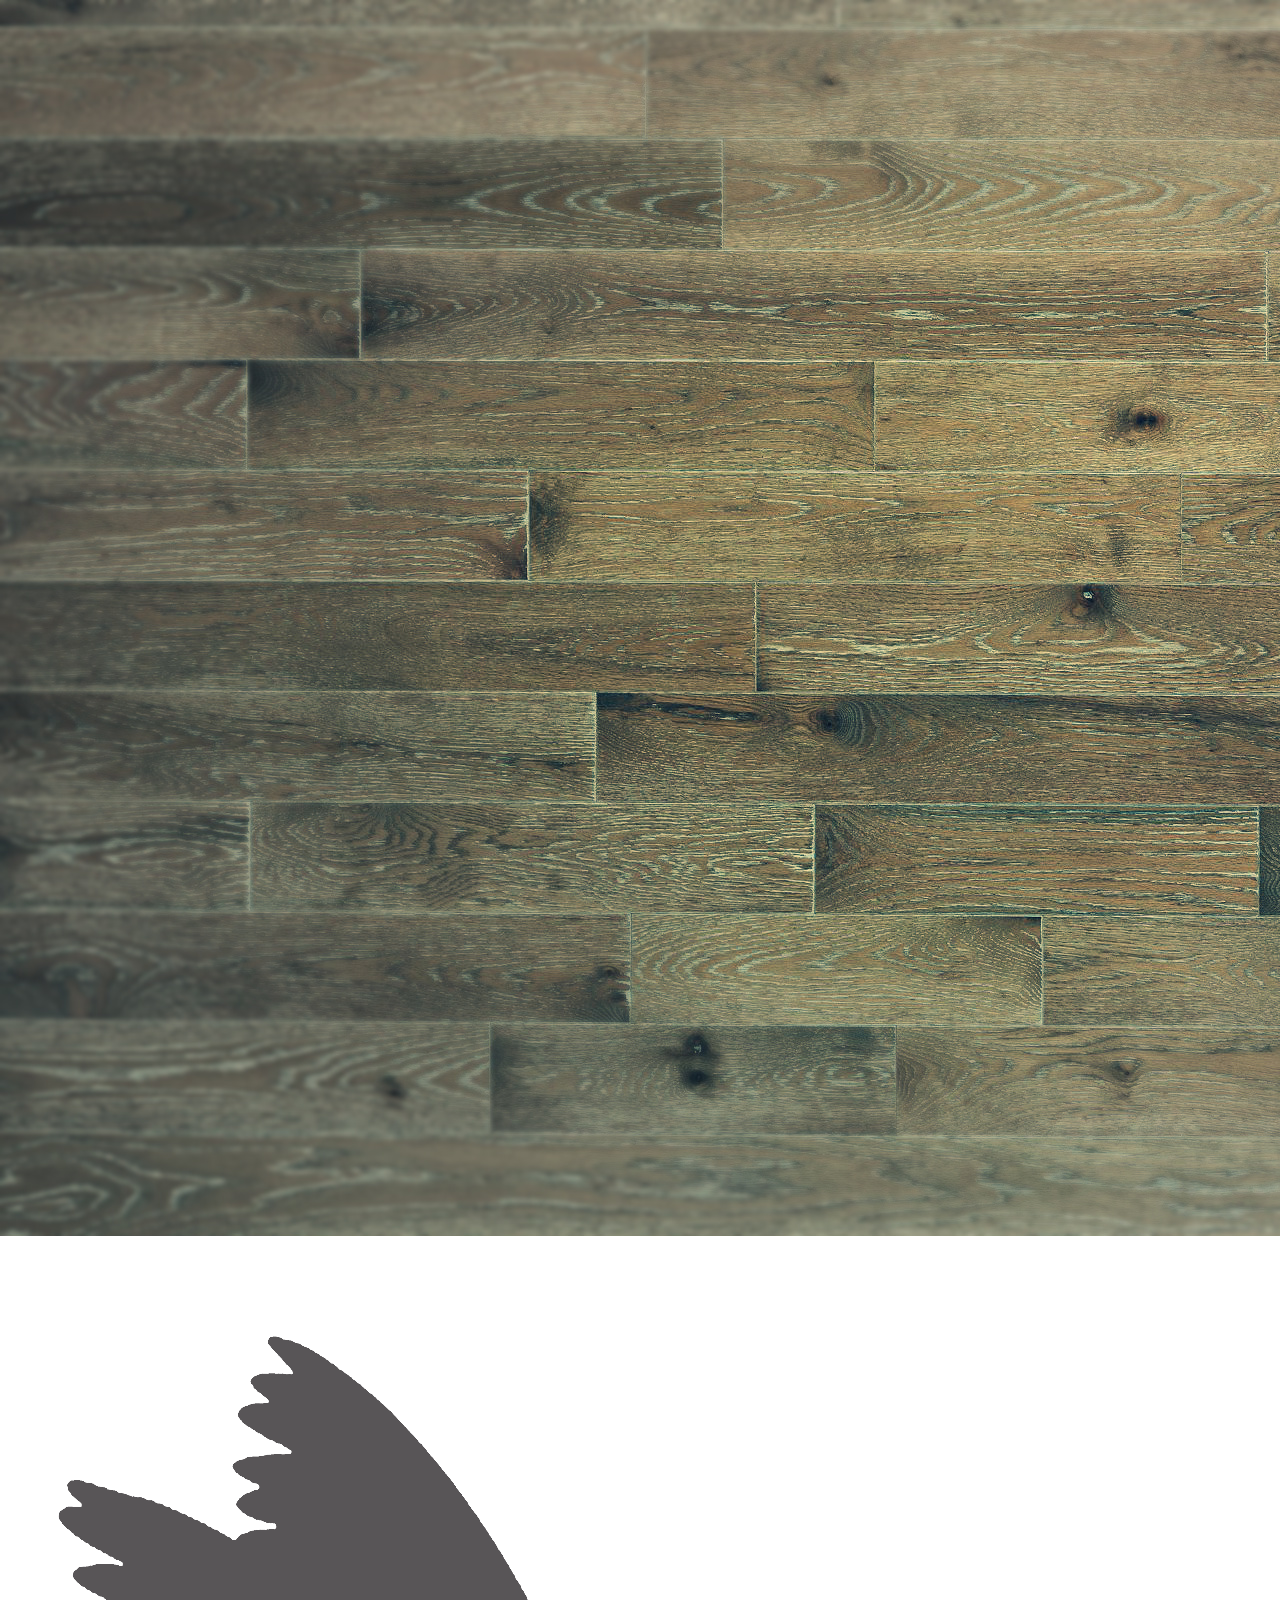
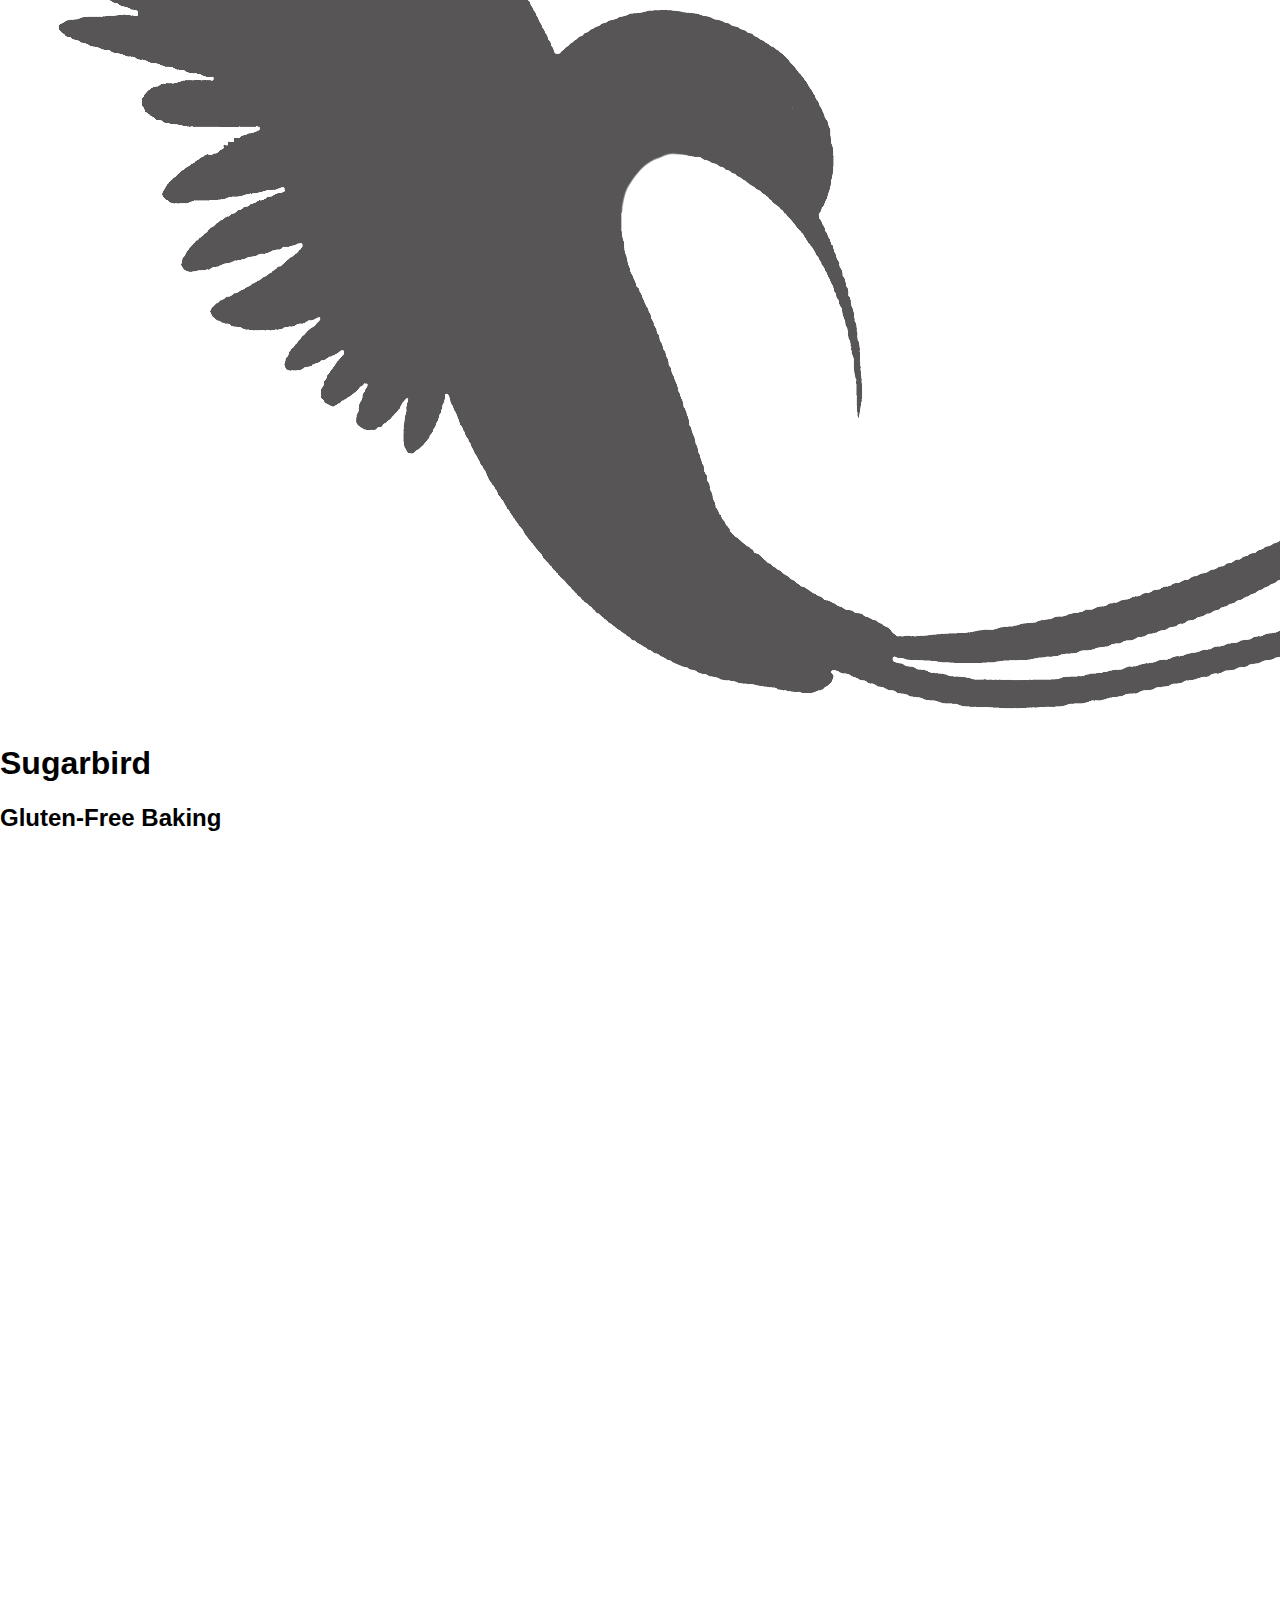
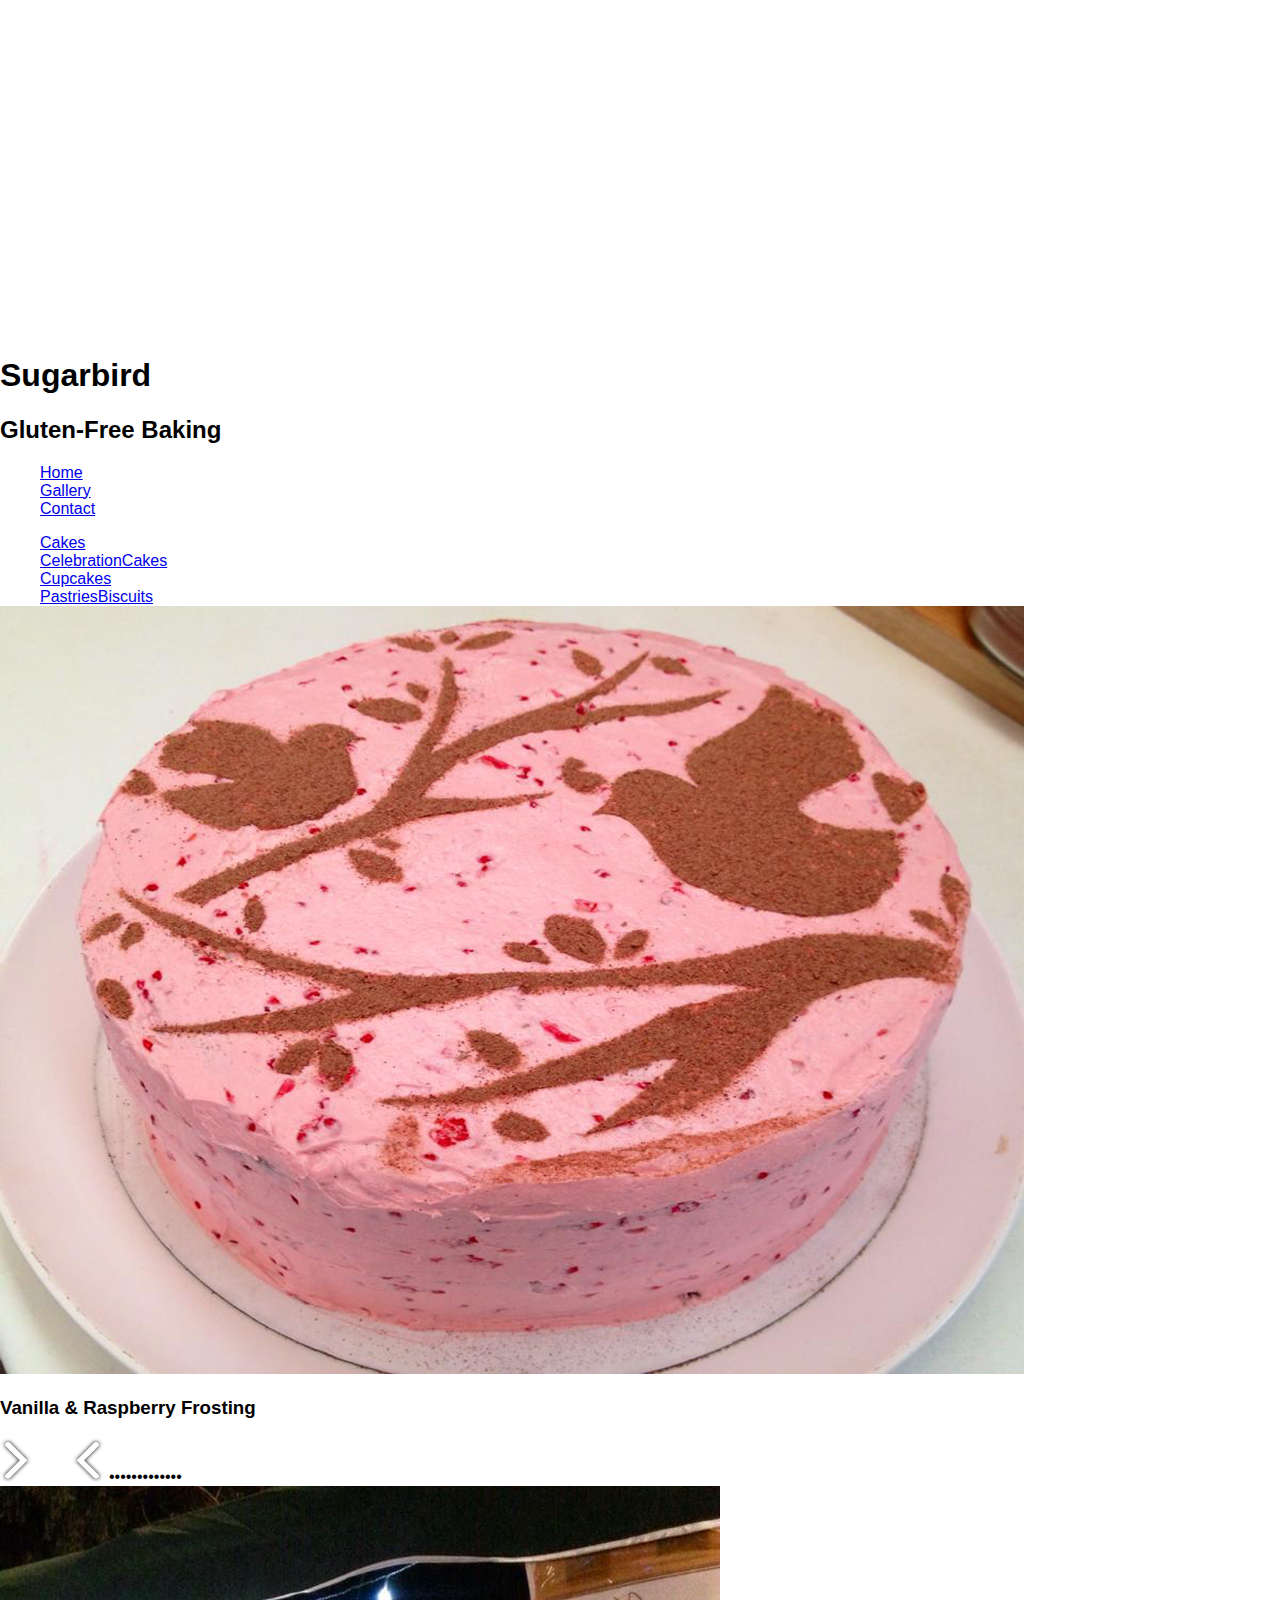
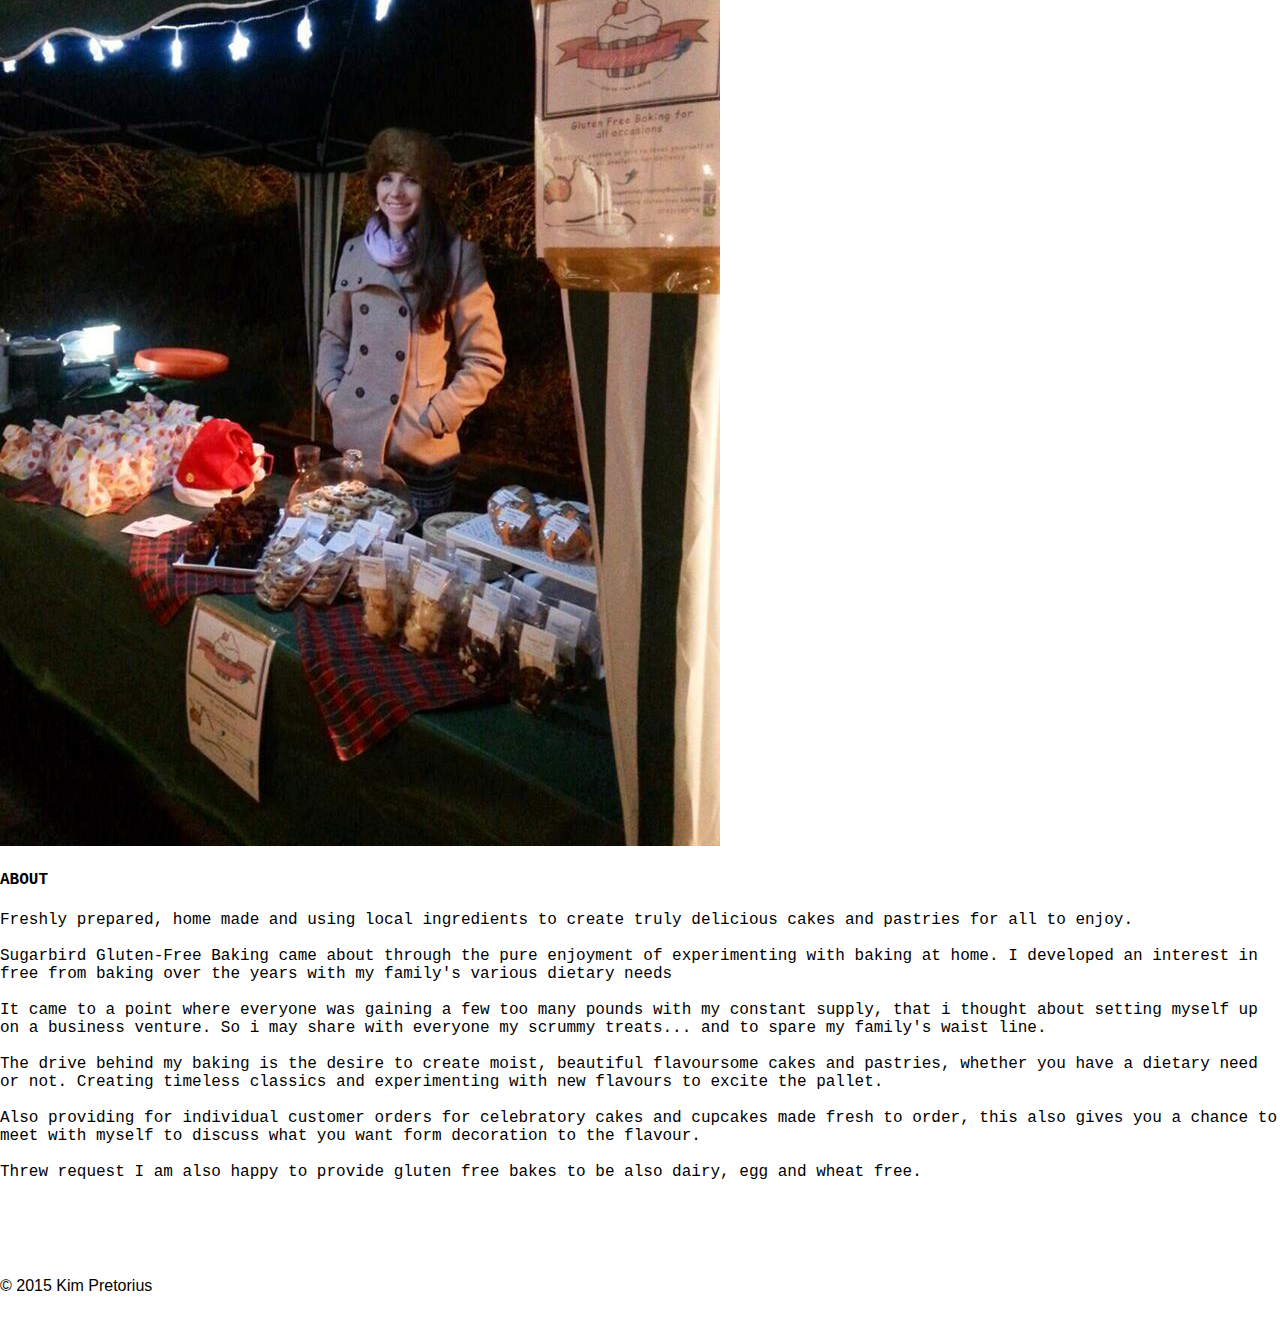
==== commit 97f84721: "Final" ====
--- a/index.html
+++ b/index.html
@@ -57,8 +57,8 @@
 			data-cycle-fx="scrollHorz" 
 			data-cycle-timeout="3000">
 
-			<span class="cycle-next"></span>
-			<span class="cycle-prev"></span>
+			<span class="cycle-next"><img src="images/next.png" /></span>
+			<span class="cycle-prev"><img src="images/prev.png" /></span>
 			<span class="cycle-pager"></span>
 
 				<!--Image_1-->
@@ -124,15 +124,7 @@
 				<!--Image_13-->
 				<div class="slide"><img src="images/sugarbird_12.jpg" alt="Description of the image">
 					<div class="caption">	<!--Caption--> <h3>Lemon Meringue</h3></div>	
-				</div>
-				
-				<!--Image_14-->
-				<div class="slide"><img src="images/sugarbird_13.jpg" alt="Description of the image">
-					<div class="caption">	<!--Caption--> <h3>Lime Cheesecake</h3></div>	
-				</div>
-				
-				
-							
+				</div>							
 			</div>			
 			
 			<!--Image_Slider_End!-->
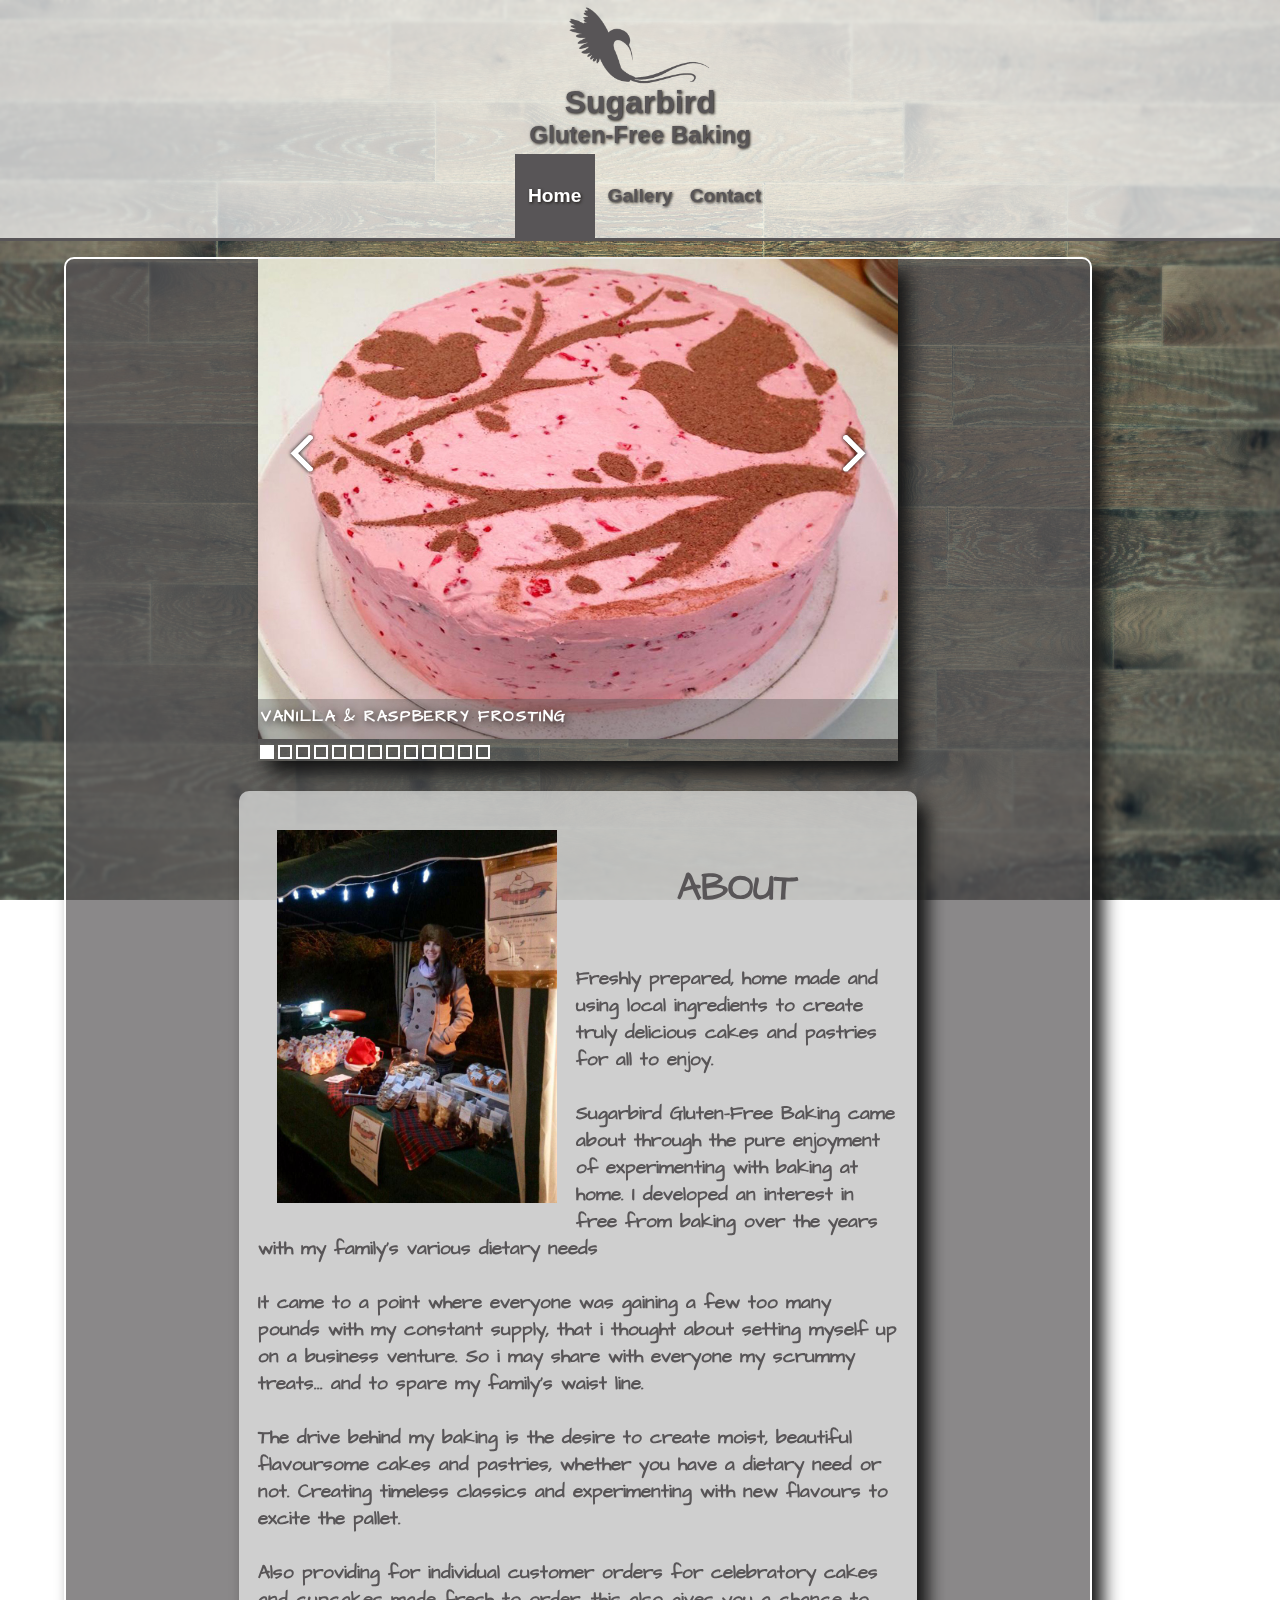
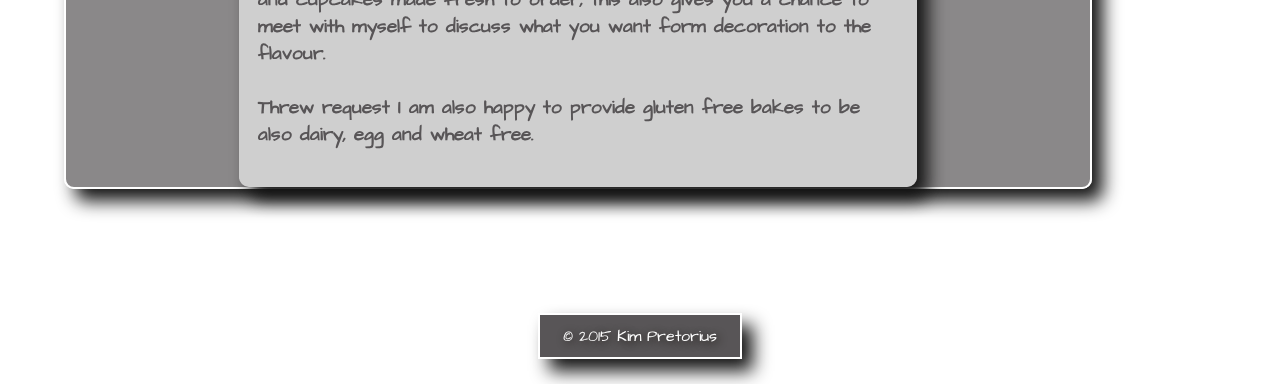
==== commit 8dfe373c: "Wedding Album Added" ====
--- a/index.html
+++ b/index.html
@@ -38,9 +38,10 @@
 					<div class="hideSubNav">
 						<ul>
 							<li><a href="gallery/Cakes.html">Cakes</a></li>
-							<li><a href="gallery/CelebrationCakes.html">CelebrationCakes</a></li>
+							<li><a href="gallery/CelebrationCakes.html">Celebration Cakes</a></li>
+							<li><a href="gallery/WeddingCakes.html">Wedding Cakes</a></li>
 							<li><a href="gallery/Cupcakes.html">Cupcakes</a></li>
-							<li><a href="gallery/PastriesBiscuits.html">PastriesBiscuits</a></li>
+							<li><a href="gallery/PastriesBiscuits.html">Pastries Biscuits</a></li>
 						</ul>
 					</div>	
 										
--- a/css/main.min.css
+++ b/css/main.min.css
@@ -0,0 +1,669 @@
+/*****************************************/
+/*				  GENERAL				 */
+/*****************************************/
+
+.body-text {
+	text-shadow: #000 1px 1px 3px;
+}
+
+p {
+	text-shadow: #191511 2px 2px 8px;
+}
+
+a {
+	text-decoration: none;
+}
+
+img {
+	max-width: 100%;
+}
+
+.containerDiv {
+	border: 2px solid #fff;
+	margin: 0 5% 10px;
+	height: 100%;
+	background-color: rgba(88, 85, 87, 0.7);
+	max-width: 1024px;
+	-moz-box-shadow: 11px 12px 18px #141414;
+	-webkit-box-shadow: 11px 12px 18px #141414;
+	box-shadow: 11px 12px 18px #141414;
+	border-radius: 10px;
+}
+
+
+
+/*****************************************/
+/*				  HEADING				 */
+/*****************************************/
+
+h1 {
+	font-size: 2em;
+	background-color: rgba(255, 255, 255, 0.7);
+	text-align: center;
+	color: #585557;
+	margin: 0;
+	text-shadow: #191511 1px 1px 3px;
+}
+
+h2 {
+	font-size: 1.5em;
+	background-color: rgba(255, 255, 255, 0.7);
+	text-align: center;
+	color: #585557;
+	padding-bottom: 0.2em;
+	margin: 0;
+	text-shadow: #191511 1px 1px 3px;
+}
+
+h3 {
+	font-size: 2em;
+}
+
+h4 {
+	text-align: center;
+	font-size: 2em;
+}
+
+#hiddenLogo {
+	background: none;
+}
+
+#headerLogo {
+	width: 100%;
+	background-color: rgba(255, 255, 255, 0.7);
+}
+
+.header {
+	margin-bottom: 1em;
+	border-bottom: 3px solid #585557;
+}
+
+.header img {
+	display: block;
+	max-width: 150px;
+	margin: 0 auto;
+}
+
+#wrapper-gal {
+	margin: 50px 0 0;
+}
+
+
+
+/*****************************************/
+/*				  SLIDER				 */
+/*****************************************/
+
+.cycle-slideshow {
+	width: 100%;
+	max-width: 640px;
+	display: block;
+	position: relative;
+	margin: 0 auto 30px;
+	overflow: hidden;
+	-moz-box-shadow: 11px 12px 18px #141414;
+	-webkit-box-shadow: 11px 12px 18px #141414;
+	box-shadow: 11px 12px 18px #141414;
+	
+}
+
+.slide {
+	width: 100%;
+	display: block;
+	position: relative;
+}
+
+.caption {
+	width: 100%;
+	display: block;
+	position: absolute;
+	bottom: 0;
+	padding: 0 0.2em 1em;
+	z-index: 99;
+	background-color: rgba(88, 85, 87, 0.4);
+	box-sizing: border-box;
+}
+
+.caption h3 {
+	text-transform: uppercase;
+	color: #fff;
+	font-size: 1em;
+	letter-spacing: 0.1em;
+	margin: 0.4em 1em 0 0;
+	text-shadow: #191511 2px 2px 8px;
+}
+
+.caption p {
+	color: #fff;
+	font-size: 0.9em;
+	text-shadow: #191511 2px 2px 8px;
+}
+
+.cycle-next {
+	display: block;
+	position: absolute;
+	right: 10px;
+	top: 30%;
+	border-top: 20px solid transparent;
+	border-bottom: 20px solid transparent;
+	z-index: 999;
+	cursor: pointer;
+}
+
+.cycle-prev {
+	display: block;
+	position: absolute;
+	left: 10px;
+	top: 30%;
+	border-top: 20px solid transparent;
+	border-bottom: 20px solid transparent;
+	z-index: 999;
+	cursor: pointer;
+}
+
+.cycle-pager {
+	text-indent: -9999999px;
+	width: 50%;
+	text-align: center;
+	position: relative;
+	bottom: 0;
+	z-index: 9999;
+	color: #fff;
+	margin: 0;
+	cursor: pointer;
+}
+
+.cycle-pager span {
+	width: 10px;
+	height: 10px;
+	float: left;
+	margin: 2px;
+	border: 2px solid #fff;
+}
+.cycle-pager .cycle-pager-active {
+	background: #fff;
+}
+
+#bg {
+	z-index: -1;
+	position: fixed;
+	top: 0;
+	left: 0;
+	min-width: 960px;
+	min-height: 100%;
+}
+
+
+/*****************************************/
+/*				 NAVIGATION				 */
+/*****************************************/
+
+.hideSubNav {
+	display: none;
+}
+
+#stickyHeader {
+	display: none;
+}
+
+nav {
+	z-index: 999999;
+	font-size: 1.2em;
+	text-align: center;
+}
+
+nav ul {
+	list-style: none;
+	margin: 0;
+	padding: 0;
+}
+
+nav ul li {
+	display: inline-block;
+	margin: 0;
+}
+
+nav ul li a {
+	display: block;
+	color: #585557;
+	font-weight: 800;
+	padding: 10px 10px;
+	width: 80px;
+	text-shadow: #191511 1px 1px 3px;
+}
+
+.subNav {
+	z-index: 999999;
+	position: relative;
+	float: right;
+	display: block;
+	border-top: 3px solid #fff;
+	border-bottom: 3px solid #fff;
+	width: 100%;
+}
+
+.subNav ul {
+	background-color: #585557;
+}
+
+.subNav ul li {
+	width: 100%;
+}
+
+.subNav ul li a {
+	text-align: center;
+	color: #fff;
+	background: #585557;
+	width: 100%;
+	margin: 0;
+	padding: 10px;
+}
+
+.clearfix {
+	background-color: rgba(255, 255, 255, 0.7);
+	transition: 0.75s;
+}
+
+
+
+/*****************************************/
+/*			NAVIGATION IS STICKY		 */
+/*****************************************/
+
+.is-sticky .clearfix {
+	background-color: #585557;
+	border-bottom: 3px solid #585557;
+}
+
+.is-sticky .clearfix ul li a {
+	color: #fff;
+	background-color: #585557;
+}
+
+nav ul li a.selected, nav ul li a:hover, .wrapper a:hover {
+	transition: 1s;
+	background-color: #585557;
+	color: #fff;
+}
+
+.subNav ul li a.selected, .subNav ul li a:hover {
+	transition: 1s;
+	background-color: #fff;
+	color: #585557;
+}
+
+.is-sticky .clearfix ul li a.selected, .is-sticky .clearfix ul li a:hover, .wrapper a:hover {
+	background-color: rgb(255, 255, 255);
+	color: #585557;
+}
+
+
+
+/*****************************************/
+/*			   PAGE: ABOUT				 */
+/*****************************************/
+
+.body-text {
+	color: #585557;
+	font-size: 1.2em;
+	font-weight: 600;
+	margin: 0 auto;
+	max-width: 640px;
+	padding: 1em;
+	background-color: rgba(255, 255, 255, 0.6);
+	text-shadow: none;
+	-moz-box-shadow: 11px 12px 18px #141414;
+	-webkit-box-shadow: 11px 12px 18px #141414;
+	box-shadow: 11px 12px 18px #141414;
+	border-radius: 10px;
+}
+
+.profileDiv {
+	margin: 0 auto;
+	padding: 0.5em;
+}
+
+.profile-photo {
+	max-width: 100%;
+	text-align: center;
+	margin: 0 auto;
+}
+
+
+
+/*****************************************/
+/*			   PAGE: GALLERY			 */
+/*****************************************/
+
+.imageGallery {
+	text-align: center;
+	margin: 0 auto;
+	padding: 0;
+	list-style: none;
+	overflow: hidden;
+}
+
+.imageGallery img {
+	width: 100%;
+	height: 62%;
+	cursor: pointer;
+	
+}
+
+.imageGallery li {
+	background-color: #fff;
+	float: left;
+	height: 240px;
+	width: 45%;
+	margin: 2.5%;
+	-moz-box-shadow: 11px 12px 18px #141414;
+	-webkit-box-shadow: 11px 12px 18px #141414;
+	box-shadow: 11px 12px 18px #141414;
+	border-radius: 10px;
+}
+
+.imageGallery li p {
+	margin: 0;
+	padding: 0;
+	font-weight: 400;
+	color: #585557;
+	text-shadow: #999 1px 1px 10px;
+}
+
+.contact-info {
+	list-style: none;
+	padding: 0;
+	margin: 0;
+	font-size: 0.9em;
+}
+
+.contact-info a {
+	display: block;
+	min-height: 20px;
+	background-repeat: no-repeat;
+	background-size: 20px 20px;
+	padding: 0 0 0 30px;
+	margin: 0 0 10px;
+}
+
+.contact-info li.phone a {
+	background-image: url('../img/phone.png');
+	background-color: #fff;
+	font-weight: 800;
+	color: #585557;
+	text-shadow: #191511 2px 2px 8px;
+}
+
+.contact-info li.mail a {
+	background-image: url('../img/mail.png');
+	background-color: #fff;
+	color: #585557;
+	text-shadow: #191511 2px 2px 8px;
+}
+
+
+
+/*****************************************/
+/*			   PAGE: CONTACT			 */
+/*****************************************/
+
+#container pre {
+	font-size: 1.2em;
+	text-shadow: #191511 2px 2px 8px;
+}
+
+#container p {
+	font-size: 1.2em;
+}
+
+#testimonial {
+	padding: 0;
+	margin: 0;
+	font-size: 2em !important ;
+	font-weight: bold;
+	color: #fff;
+	text-align: center;
+	text-shadow: #191511 2px 2px 8px;
+}
+
+#container {
+	color: #fff;
+	margin: 0 auto;
+	padding: 1em;
+}
+
+#container h3 {
+	text-shadow: #191511 2px 2px 8px;
+}
+
+#FBlink {
+	text-align: center;
+	padding: 1em;
+	background-color: #fff;
+	text-shadow: #191511 2px 2px 8px;
+	-moz-box-shadow: 11px 12px 18px #141414;
+	-webkit-box-shadow: 11px 12px 18px #141414;
+	box-shadow: 11px 12px 18px #141414;
+	border-radius: 10px;
+}
+
+#FBlink a {
+	padding: .5em;
+	color: #585557;
+}
+
+.contact-info {
+	list-style: none;
+	padding: 0;
+	margin: 0;
+	font-size: 0.9em;
+}
+
+.contact-info a {
+	line-height: 40px;
+	display: block;
+	min-height: 40px;
+	background-repeat: no-repeat;
+	background-size: 40px 40px;
+	padding: 0 0 0 40px;
+	margin: 0 0 20px;
+	-moz-box-shadow: 11px 12px 18px #141414;
+	-webkit-box-shadow: 11px 12px 18px #141414;
+	box-shadow: 11px 12px 18px #141414;
+	border-radius: 10px;
+}
+
+.contact-info li.phone a {
+	background-image: url('../img/phone.png');
+}
+
+.contact-info li.mail a {
+	background-image: url('../img/mail.png');
+}
+
+
+
+/*****************************************/
+/*			   	  FOOTER				 */
+/*****************************************/
+
+footer {
+	text-align: center;
+	clear: both;
+	padding-top: 25px;
+}
+
+footer p {
+	border: 2px solid #fff;
+	background-color: rgb(88, 85, 87);
+	color: #fff;
+	max-width: 180px;
+	margin: 25px auto;
+	padding: 10px;
+	-moz-box-shadow: 11px 12px 18px #141414;
+	-webkit-box-shadow: 11px 12px 18px #141414;
+	box-shadow: 11px 12px 18px #141414;
+}
+
+
+
+/*****************************************/
+/*			   	   FONTS				 */
+/*****************************************/
+
+pre, p {
+	font-family: 'Architects Daughter', sans-serif !important ;
+}
+
+h1, h3 {
+	font-family: 'Permanent Marker', sans-serif !important ;
+}
+
+.caption h3 {
+	font-family: 'Architects Daughter', sans-serif !important ;
+}
+
+
+
+/*****************************************/
+/*			   RESPONSIVE				 */
+/*****************************************/
+
+@media screen and (min-width : 480px) {
+
+/*-------------Gallery styles------------*/		
+	.imageGallery li img {
+		height: 70%;
+	}
+}
+
+@media screen and (min-width : 600px) {
+
+/*-------------Gallery styles------------*/	
+	.imageGallery li {
+		height: 320px;
+	}
+	
+/*-----------About page picture----------*/
+	.profileDiv {
+		padding: 1em;
+		clear: both;
+		float: left;
+	}
+	
+	.profile-photo {
+		max-width: 280px;
+	}
+}
+
+@media screen and (min-width : 768px) {
+
+/*-------------Gallery styles------------*/	
+	.imageGallery li {
+		width: 28.333332%;
+	}
+	
+	.imageGallery li p {
+		font-weight: 600;
+	}
+
+/*-----------Navigation styles----------*/	
+	.is-sticky #stickyHeader {
+		display: inline-block;
+		float: left;
+	}
+	
+	#hiddenLogo {
+		background-color: #585557;
+	}
+	.is-sticky .clearfix #stickyHeader h1 {
+		position: fixed;
+		left: 80px;
+		top: 10px;
+		color: #fff;
+		background: none;
+	}
+	
+	.is-sticky .clearfix #stickyHeader h2 {
+		display: none;
+		position: fixed;
+		left: 280px;
+		top: 28px;
+		color: #fff;
+		background: none;
+	}
+	
+	.clearfix {
+		display: inline-block;
+		width: 100%;
+	}
+	
+	.clearfix ul li a {
+		padding: 31px 0;
+	}
+	
+	.subNav ul li a {
+		padding: 10px 0;
+	}
+	
+	.is-sticky .clearfix ul {
+		float: right;
+	}
+	
+	.is-sticky .clearfix ul li a {
+		color: #fff;
+		background-color: #585557;
+		max-height: 89px;
+	}
+	
+	.is-sticky .subNav ul {
+		float: none;
+	}
+}
+
+@media screen and (min-width : 1024px) {
+
+	#primary {
+		padding: 0 2em;
+		width: 40%;
+		float: left;
+	}
+	
+	#secondary {
+		padding: 0 2em;
+		width: 40%;
+		float: right;
+	}
+	
+	#container {
+		height: 590px;
+	}
+
+/*-----------Navigation styles----------*/		
+	.subNav ul li {
+		width: 19.5%;
+	}
+	
+	.is-sticky .clearfix #stickyHeader h2 {
+		display: block;
+	}
+
+/*-------------Gallery styles------------*/		
+	.imageGallery li {
+		width: 20%;
+	}
+	
+	.profileDiv {
+		margin: 0 auto;
+		padding: 1em;
+		float: left;
+		clear: both;
+	}
+}
+
+@media screen and (min-width : 1300px) {
+
+	.containerDiv {
+		margin: 0 auto 50px;
+	}
+}
